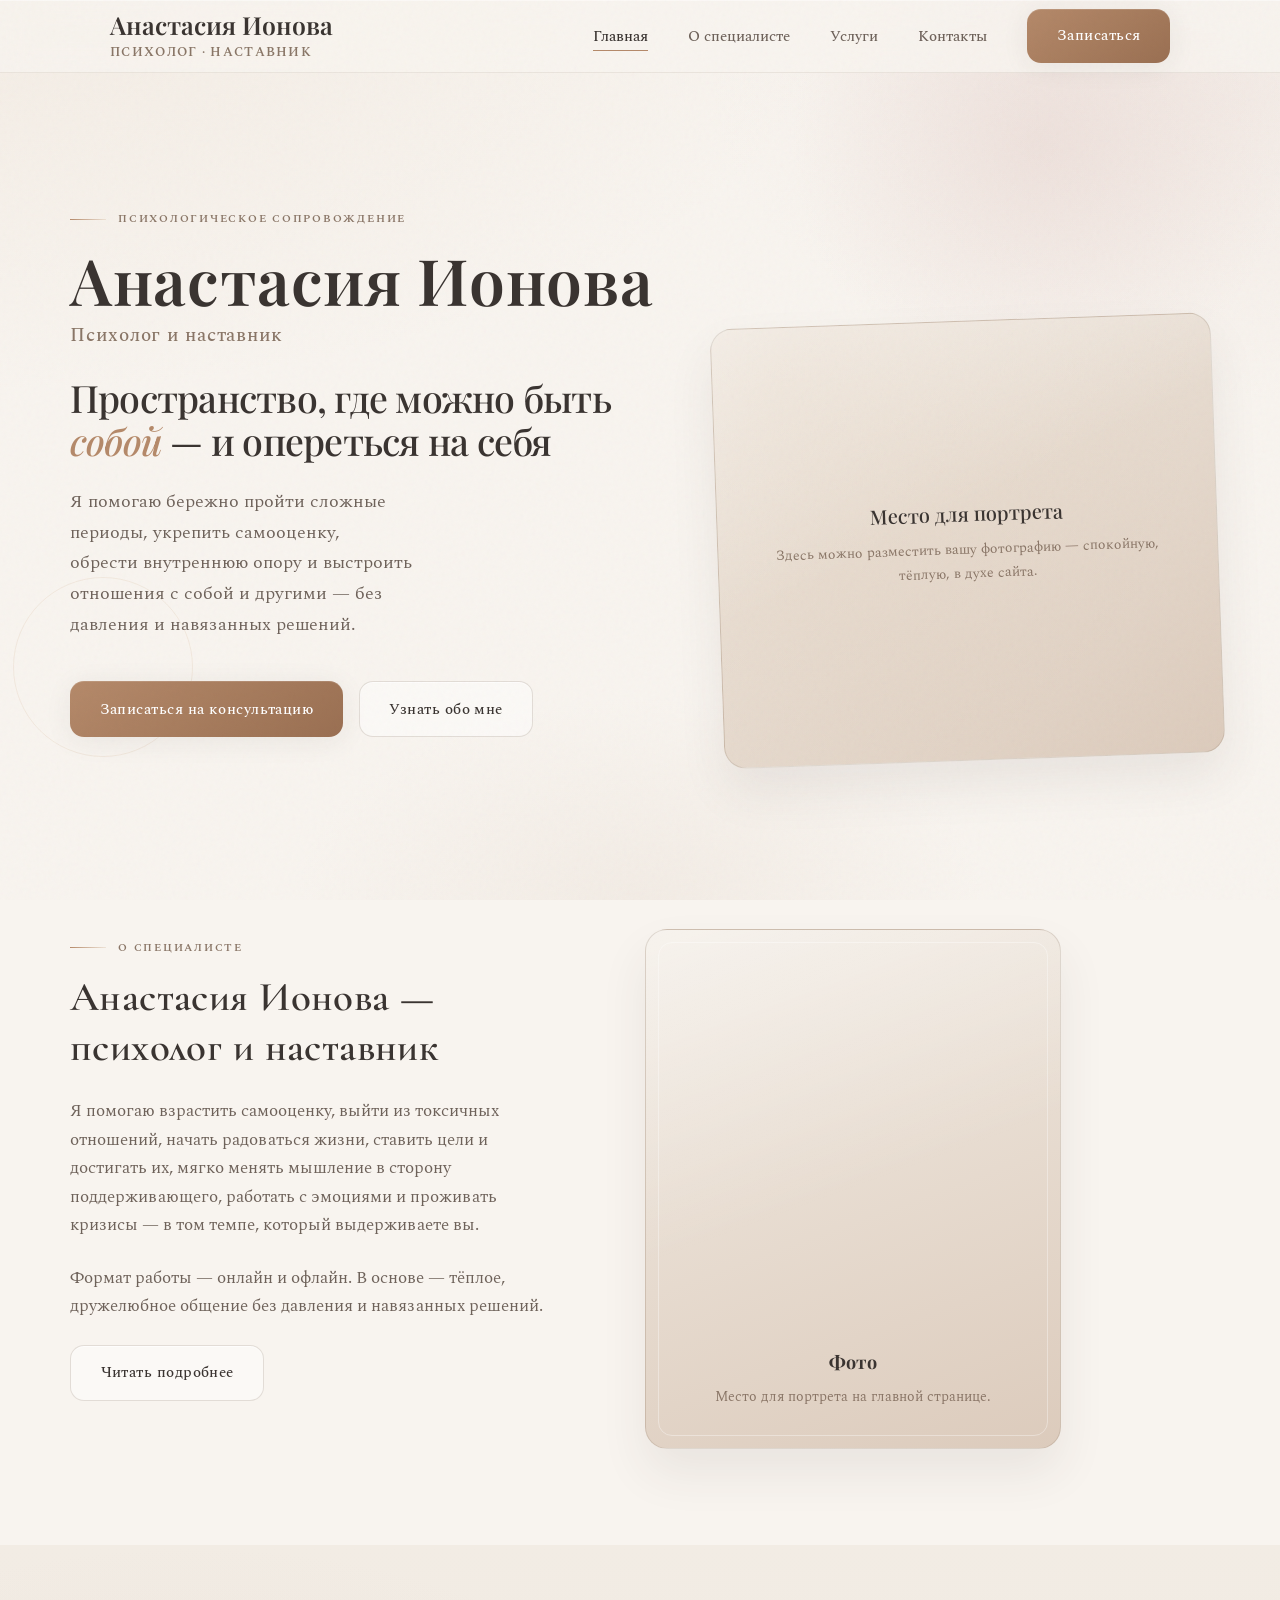
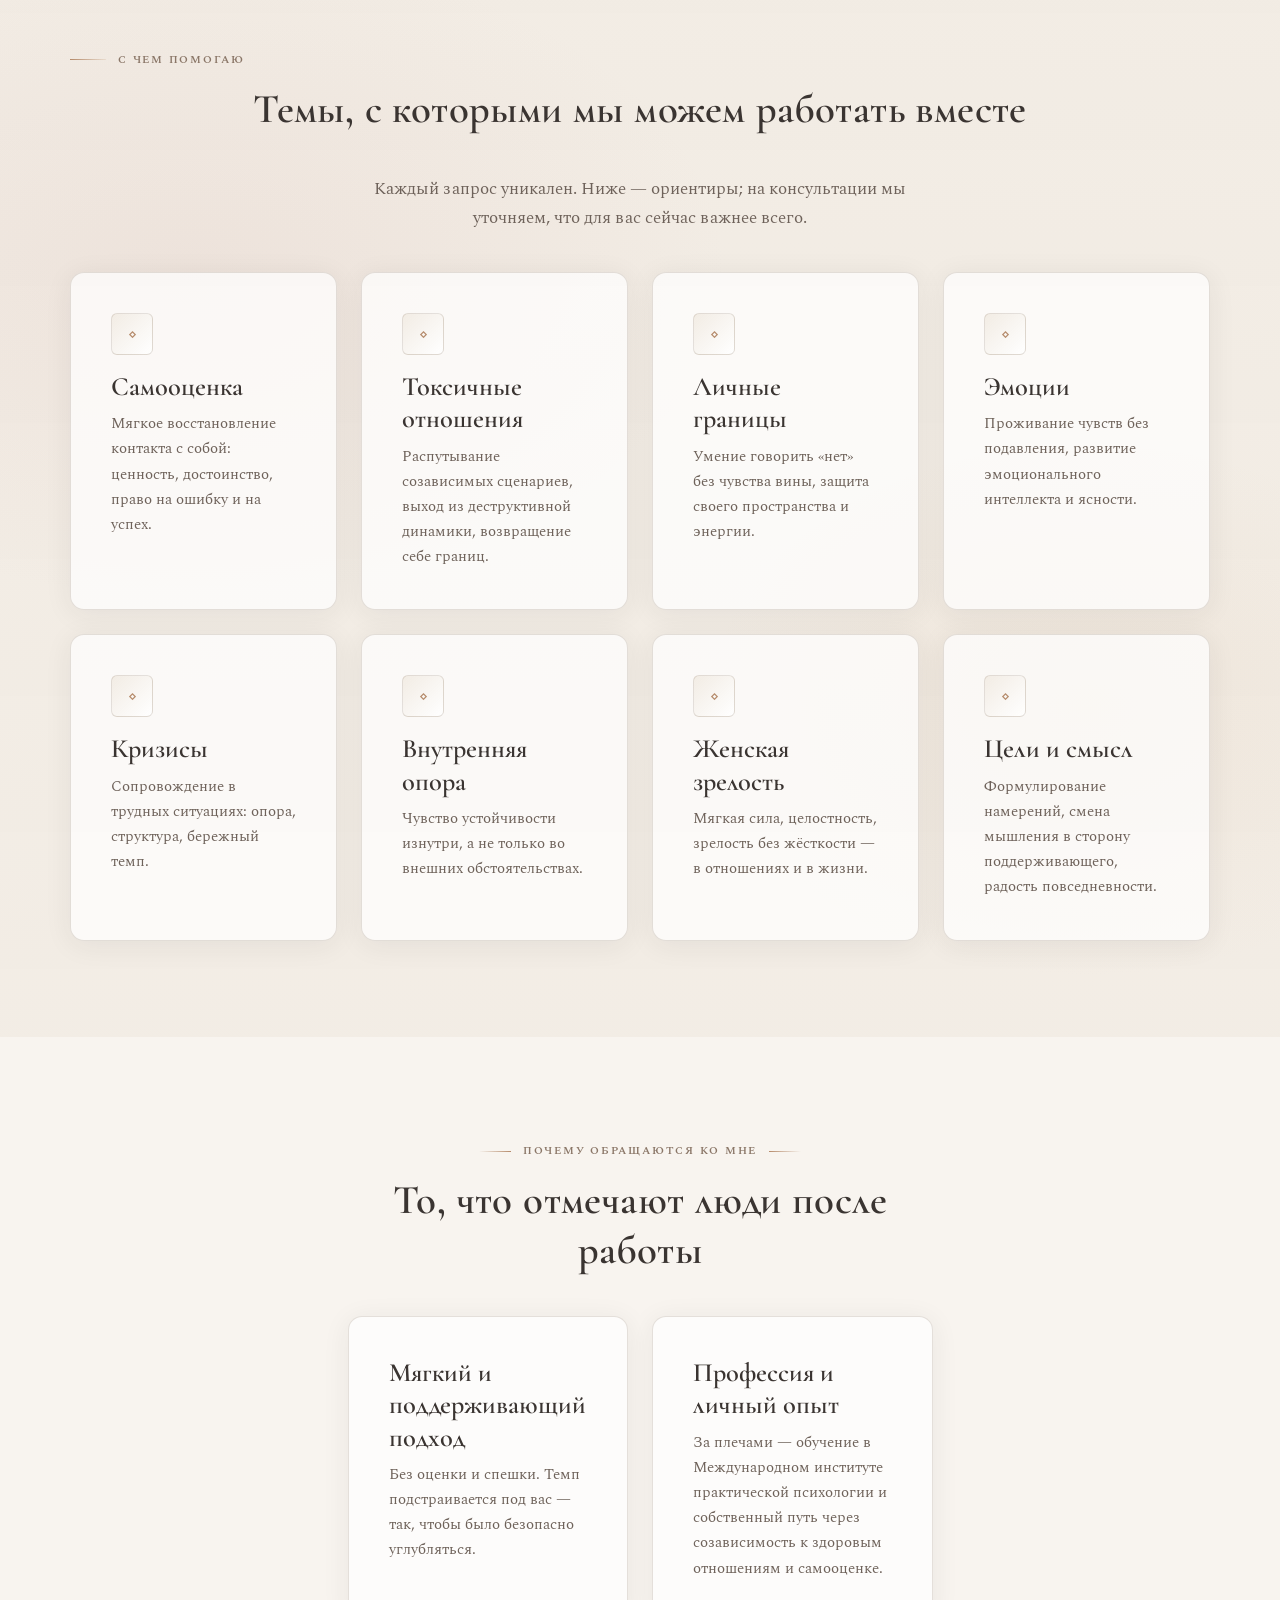
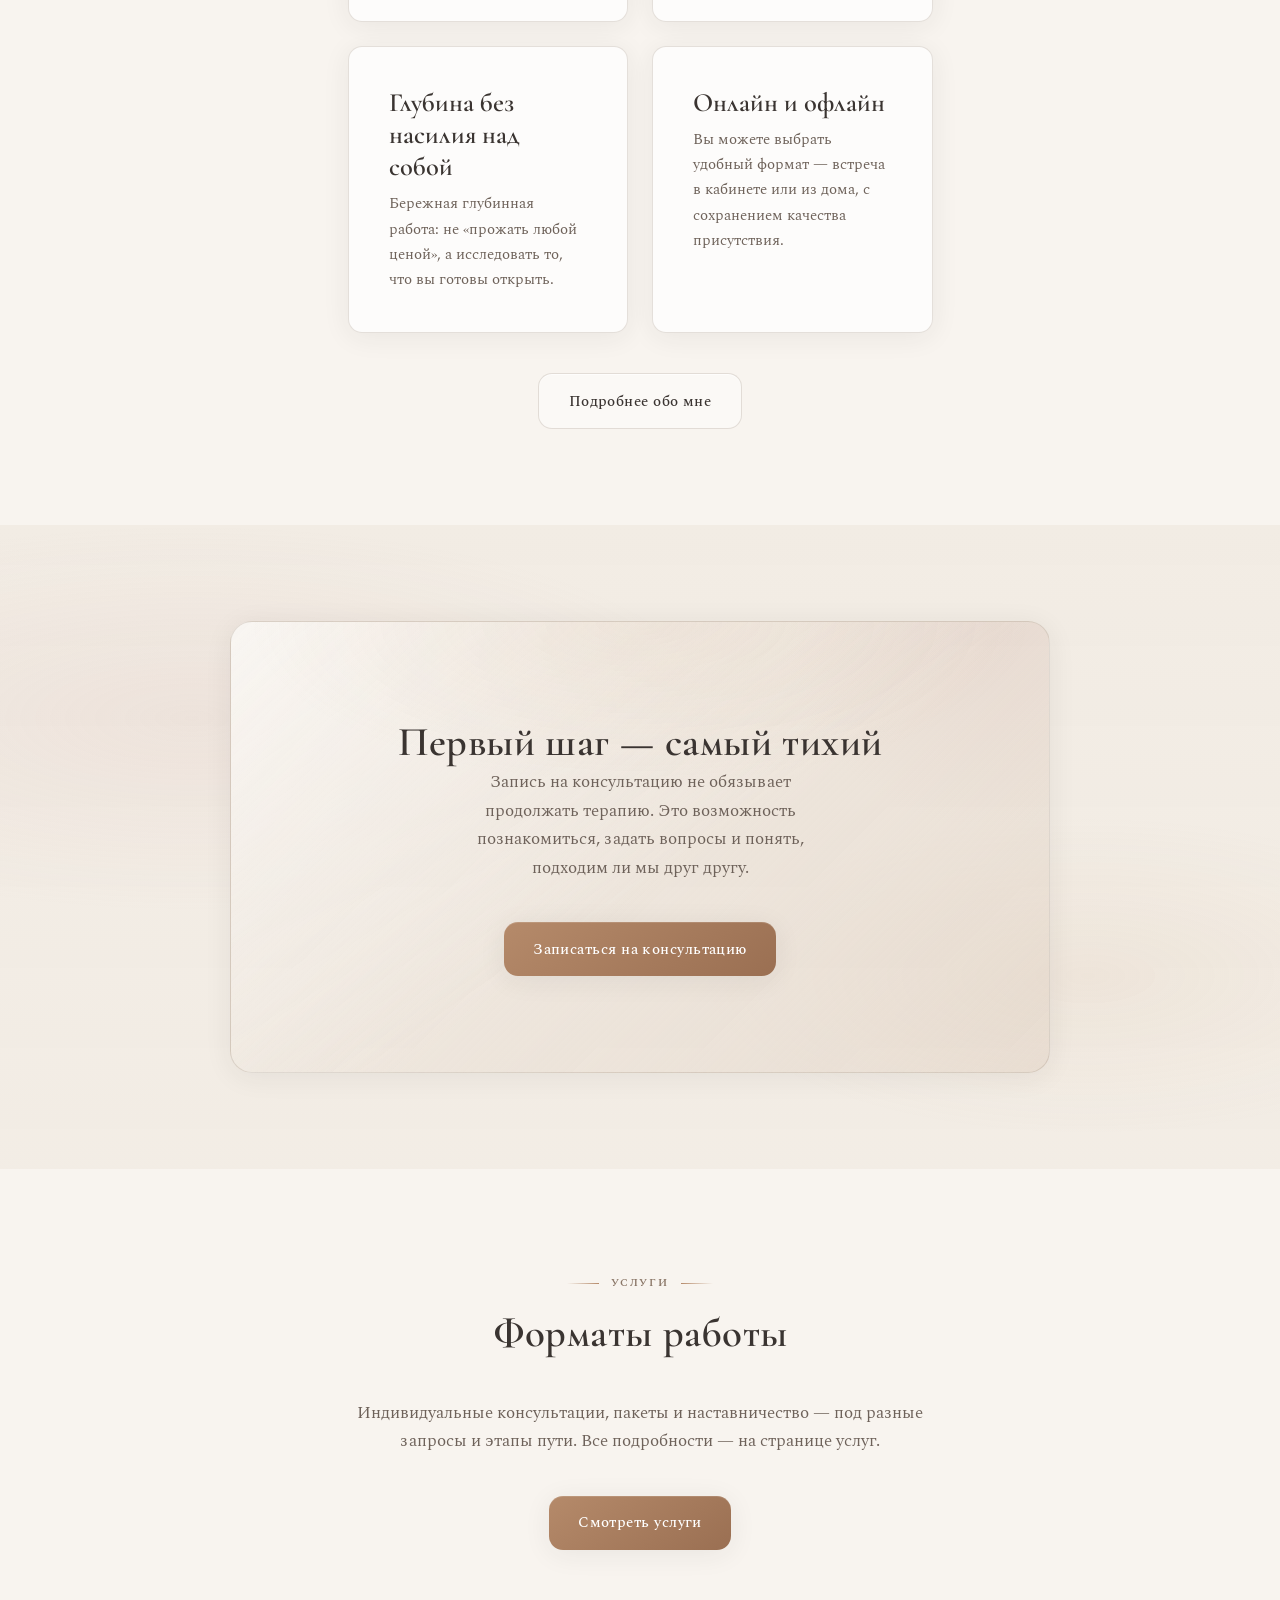
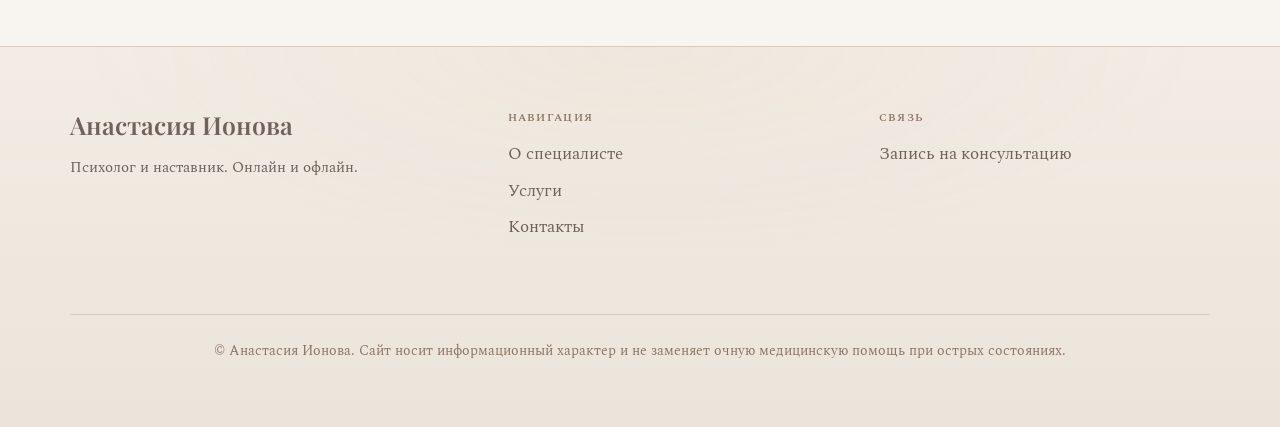
==== index.html @ b2b30f8c "Anastasia_Ionova Анастасия" ====
<!DOCTYPE html>
<html lang="ru">
<head>
  <meta charset="UTF-8">
  <meta name="viewport" content="width=device-width, initial-scale=1.0">
  <meta name="description" content="Анастасия Ионова — психолог и наставник. Индивидуальные консультации и наставничество, онлайн и офлайн.">
  <title>Анастасия Ионова — психолог и наставник</title>
  <link rel="preconnect" href="https://fonts.googleapis.com">
  <link rel="preconnect" href="https://fonts.gstatic.com" crossorigin>
  <link href="https://fonts.googleapis.com/css2?family=Cormorant+Garamond:ital,wght@0,500;0,600;1,500&family=Playfair+Display:ital,wght@0,500;0,600;1,500&family=Spectral:ital,wght@0,400;0,500;0,600;1,400&display=swap" rel="stylesheet">
  <link rel="stylesheet" href="css/styles.css">
</head>
<body>
  <header class="site-header">
    <div class="site-header__inner">
      <a class="site-logo" href="index.html">Анастасия Ионова <span>Психолог · наставник</span></a>
      <button class="nav-toggle" type="button" aria-expanded="false" aria-controls="nav-panel" aria-label="Открыть меню">
        <span></span><span></span><span></span>
      </button>
      <nav class="nav-panel" id="nav-panel" aria-label="Основная навигация">
        <ul class="nav__list">
          <li><a class="nav__link" href="index.html" aria-current="page">Главная</a></li>
          <li><a class="nav__link" href="about.html">О специалисте</a></li>
          <li><a class="nav__link" href="services.html">Услуги</a></li>
          <li><a class="nav__link" href="contacts.html">Контакты</a></li>
        </ul>
        <a class="btn btn--primary nav__cta" href="contacts.html">Записаться</a>
      </nav>
    </div>
  </header>

  <main>
    <section class="hero container" id="top">
      <div class="hero__grid">
        <div class="hero__content hero__content--stagger">
          <p class="section__label">Психологическое сопровождение</p>
          <p class="hero__name">Анастасия Ионова</p>
          <p class="hero__role">Психолог и наставник</p>
          <h1 class="hero__title">Пространство, где можно быть <em>собой</em> — и опереться на себя</h1>
          <p class="hero__lead">Я помогаю бережно пройти сложные периоды, укрепить самооценку, обрести внутреннюю опору и выстроить отношения с собой и другими — без давления и навязанных решений.</p>
          <div class="hero__actions">
            <a class="btn btn--primary" href="contacts.html">Записаться на консультацию</a>
            <a class="btn btn--ghost" href="about.html">Узнать обо мне</a>
          </div>
        </div>
        <div class="hero__visual hero__visual--tilt" aria-hidden="true">
          <div class="hero__frame">
            <div class="hero__frame-inner">
              <strong>Место для портрета</strong>
              Здесь можно разместить вашу фотографию — спокойную, тёплую, в духе сайта.
            </div>
          </div>
        </div>
      </div>
    </section>

    <section class="section" id="o-spec-preview">
      <div class="container about-grid">
        <div>
          <p class="section__label">О специалисте</p>
          <h2>Анастасия Ионова — психолог и наставник</h2>
          <p>Я помогаю взрастить самооценку, выйти из токсичных отношений, начать радоваться жизни, ставить цели и достигать их, мягко менять мышление в сторону поддерживающего, работать с эмоциями и проживать кризисы — в том темпе, который выдерживаете вы.</p>
          <p>Формат работы — онлайн и офлайн. В основе — тёплое, дружелюбное общение без давления и навязанных решений.</p>
          <p><a class="btn btn--ghost" href="about.html">Читать подробнее</a></p>
        </div>
        <div class="about-photo" aria-hidden="true">
          <div class="about-photo__placeholder">
            <strong style="font-family: var(--font-display); font-size: 1.125rem; color: var(--graphite); display: block; margin-bottom: 0.5rem;">Фото</strong>
            Место для портрета на главной странице.
          </div>
        </div>
      </div>
    </section>

    <section class="section section--alt" id="pomosh">
      <div class="container">
        <p class="section__label text-center">С чем помогаю</p>
        <h2 class="text-center mb-lg">Темы, с которыми мы можем работать вместе</h2>
        <p class="text-center max-w-narrow mb-lg">Каждый запрос уникален. Ниже — ориентиры; на консультации мы уточняем, что для вас сейчас важнее всего.</p>
        <div class="cards cards--4">
          <article class="card">
            <div class="card__icon" aria-hidden="true">◇</div>
            <h3>Самооценка</h3>
            <p>Мягкое восстановление контакта с собой: ценность, достоинство, право на ошибку и на успех.</p>
          </article>
          <article class="card">
            <div class="card__icon" aria-hidden="true">◇</div>
            <h3>Токсичные отношения</h3>
            <p>Распутывание созависимых сценариев, выход из деструктивной динамики, возвращение себе границ.</p>
          </article>
          <article class="card">
            <div class="card__icon" aria-hidden="true">◇</div>
            <h3>Личные границы</h3>
            <p>Умение говорить «нет» без чувства вины, защита своего пространства и энергии.</p>
          </article>
          <article class="card">
            <div class="card__icon" aria-hidden="true">◇</div>
            <h3>Эмоции</h3>
            <p>Проживание чувств без подавления, развитие эмоционального интеллекта и ясности.</p>
          </article>
          <article class="card">
            <div class="card__icon" aria-hidden="true">◇</div>
            <h3>Кризисы</h3>
            <p>Сопровождение в трудных ситуациях: опора, структура, бережный темп.</p>
          </article>
          <article class="card">
            <div class="card__icon" aria-hidden="true">◇</div>
            <h3>Внутренняя опора</h3>
            <p>Чувство устойчивости изнутри, а не только во внешних обстоятельствах.</p>
          </article>
          <article class="card">
            <div class="card__icon" aria-hidden="true">◇</div>
            <h3>Женская зрелость</h3>
            <p>Мягкая сила, целостность, зрелость без жёсткости — в отношениях и в жизни.</p>
          </article>
          <article class="card">
            <div class="card__icon" aria-hidden="true">◇</div>
            <h3>Цели и смысл</h3>
            <p>Формулирование намерений, смена мышления в сторону поддерживающего, радость повседневности.</p>
          </article>
        </div>
      </div>
    </section>

    <section class="section" id="pochemu">
      <div class="container max-w-narrow text-center">
        <p class="section__label">Почему обращаются ко мне</p>
        <h2 class="mb-lg">То, что отмечают люди после работы</h2>
        <div class="cards cards--2 text-center" style="text-align: left;">
          <article class="card">
            <h3>Мягкий и поддерживающий подход</h3>
            <p>Без оценки и спешки. Темп подстраивается под вас — так, чтобы было безопасно углубляться.</p>
          </article>
          <article class="card">
            <h3>Профессия и личный опыт</h3>
            <p>За плечами — обучение в Международном институте практической психологии и собственный путь через созависимость к здоровым отношениям и самооценке.</p>
          </article>
          <article class="card">
            <h3>Глубина без насилия над собой</h3>
            <p>Бережная глубинная работа: не «прожать любой ценой», а исследовать то, что вы готовы открыть.</p>
          </article>
          <article class="card">
            <h3>Онлайн и офлайн</h3>
            <p>Вы можете выбрать удобный формат — встреча в кабинете или из дома, с сохранением качества присутствия.</p>
          </article>
        </div>
        <p style="margin-top: var(--space-lg);"><a class="btn btn--ghost" href="about.html">Подробнее обо мне</a></p>
      </div>
    </section>

    <section class="section section--alt" id="cta-mid">
      <div class="container">
        <div class="cta-band">
          <h2 class="mb-0">Первый шаг — самый тихий</h2>
          <p>Запись на консультацию не обязывает продолжать терапию. Это возможность познакомиться, задать вопросы и понять, подходим ли мы друг другу.</p>
          <a class="btn btn--primary" href="contacts.html">Записаться на консультацию</a>
        </div>
      </div>
    </section>

    <section class="section" id="uslugi-preview">
      <div class="container text-center">
        <p class="section__label">Услуги</p>
        <h2 class="mb-lg">Форматы работы</h2>
        <p class="max-w-narrow mb-lg" style="margin-inline: auto;">Индивидуальные консультации, пакеты и наставничество — под разные запросы и этапы пути. Все подробности — на странице услуг.</p>
        <a class="btn btn--primary" href="services.html">Смотреть услуги</a>
      </div>
    </section>
  </main>

  <footer class="site-footer">
    <div class="container site-footer__grid">
      <div>
        <a class="site-logo" href="index.html" style="display: inline-block; margin-bottom: var(--space-sm);">Анастасия Ионова</a>
        <p class="mb-0" style="font-size: 0.9375rem;">Психолог и наставник. Онлайн и офлайн.</p>
      </div>
      <div>
        <h4>Навигация</h4>
        <ul>
          <li><a href="about.html">О специалисте</a></li>
          <li><a href="services.html">Услуги</a></li>
          <li><a href="contacts.html">Контакты</a></li>
        </ul>
      </div>
      <div>
        <h4>Связь</h4>
        <ul>
          <li><a href="contacts.html">Запись на консультацию</a></li>
        </ul>
      </div>
    </div>
    <div class="container site-footer__copy">
      © Анастасия Ионова. Сайт носит информационный характер и не заменяет очную медицинскую помощь при острых состояниях.
    </div>
  </footer>

  <script src="js/main.js"></script>
</body>
</html>
---- css/styles.css ----
/* Анастасия Ионова — editorial luxury, soft depth (ВайбКодинг: характер, не шаблон) */
:root {
  --bg-primary: #F8F4EF;
  --bg-secondary: #F2ECE4;
  --text-primary: #2F2A26;
  --text-secondary: #6E625A;
  --accent-1: #C7A27C;
  --accent-2: #B58A6A;
  --accent-dusty-rose: #CDA7A2;
  --taupe: #8A7667;
  --warm-beige: #DCCBBC;
  --graphite: #3A3431;
  --white: #FFFFFF;

  --font-display: "Playfair Display", Georgia, "Times New Roman", serif;
  --font-serif: "Cormorant Garamond", "Palatino Linotype", Palatino, serif;
  --font-body: "Spectral", Georgia, "Times New Roman", serif;

  --ease-out-expo: cubic-bezier(0.16, 1, 0.3, 1);

  --space-xs: 0.5rem;
  --space-sm: 1rem;
  --space-md: 1.5rem;
  --space-lg: 2.5rem;
  --space-xl: 4rem;
  --space-2xl: 6rem;
  --space-3xl: 8rem;

  --radius-sm: 6px;
  --radius-md: 14px;
  --radius-lg: 22px;

  --shadow-soft: 0 4px 28px rgba(47, 42, 38, 0.07);
  --shadow-hover: 0 14px 40px rgba(47, 42, 38, 0.11);
  --shadow-lift: 0 24px 48px rgba(58, 52, 49, 0.08);
  --line-thin: 1px solid rgba(138, 118, 103, 0.22);

  --max-width: 1140px;
  --header-height: 4.5rem;

  --noise-opacity: 0.035;
}

*,
*::before,
*::after {
  box-sizing: border-box;
}

html {
  scroll-behavior: smooth;
}

body {
  margin: 0;
  font-family: var(--font-body);
  font-size: 1.0625rem;
  line-height: 1.68;
  font-weight: 400;
  color: var(--text-primary);
  background-color: var(--bg-primary);
  background-image:
    radial-gradient(ellipse 120% 80% at 0% 0%, rgba(199, 162, 124, 0.09), transparent 55%),
    radial-gradient(ellipse 90% 70% at 100% 10%, rgba(205, 167, 162, 0.11), transparent 50%),
    radial-gradient(ellipse 60% 50% at 50% 100%, rgba(220, 203, 188, 0.2), transparent 45%);
  background-attachment: fixed;
  -webkit-font-smoothing: antialiased;
}

body::after {
  content: "";
  position: fixed;
  inset: 0;
  pointer-events: none;
  z-index: 9998;
  opacity: var(--noise-opacity);
  background-image: url("data:image/svg+xml,%3Csvg viewBox='0 0 256 256' xmlns='http://www.w3.org/2000/svg'%3E%3Cfilter id='n'%3E%3CfeTurbulence type='fractalNoise' baseFrequency='0.85' numOctaves='4' stitchTiles='stitch'/%3E%3C/filter%3E%3Crect width='100%25' height='100%25' filter='url(%23n)'/%3E%3C/svg%3E");
  mix-blend-mode: multiply;
}

img {
  max-width: 100%;
  height: auto;
  display: block;
}

a {
  color: var(--accent-2);
  text-decoration: none;
  transition: color 0.3s var(--ease-out-expo), opacity 0.3s ease;
}

a:hover {
  color: var(--accent-1);
}

h1 {
  font-family: var(--font-display);
  font-weight: 500;
  line-height: 1.15;
  letter-spacing: -0.02em;
  color: var(--graphite);
  margin-top: 0;
  font-size: clamp(2.35rem, 5.2vw, 3.65rem);
}

h2,
h3,
h4 {
  font-family: var(--font-serif);
  font-weight: 600;
  line-height: 1.22;
  color: var(--graphite);
  margin-top: 0;
}

h2 {
  font-size: clamp(1.85rem, 3.2vw, 2.65rem);
  margin-bottom: var(--space-md);
  letter-spacing: 0.01em;
}

h3 {
  font-size: clamp(1.3rem, 2.2vw, 1.65rem);
  margin-bottom: var(--space-sm);
}

p {
  margin: 0 0 var(--space-md);
  color: var(--text-secondary);
}

p:last-child {
  margin-bottom: 0;
}

.container {
  width: min(100% - var(--space-lg) * 2, var(--max-width));
  margin-inline: auto;
}

.section {
  padding-block: var(--space-2xl);
  position: relative;
}

.section--tight {
  padding-block: var(--space-xl);
}

.section--alt {
  background-color: transparent;
  background-image:
    radial-gradient(ellipse 70% 50% at 15% 30%, rgba(205, 167, 162, 0.14), transparent 60%),
    radial-gradient(ellipse 55% 45% at 85% 70%, rgba(199, 162, 124, 0.1), transparent 55%),
    linear-gradient(180deg, var(--bg-secondary) 0%, rgba(242, 236, 228, 0.97) 100%);
}

.section__label {
  display: inline-flex;
  align-items: center;
  gap: 0.75rem;
  font-family: var(--font-body);
  font-size: 0.6875rem;
  font-weight: 600;
  letter-spacing: 0.16em;
  text-transform: uppercase;
  color: var(--taupe);
  margin-bottom: var(--space-sm);
}

.section__label::before {
  content: "";
  width: 2.25rem;
  height: 1px;
  background: linear-gradient(90deg, var(--accent-2), rgba(199, 162, 124, 0.2));
  flex-shrink: 0;
}

.text-center .section__label {
  justify-content: center;
}

.text-center .section__label::before {
  width: 2rem;
  background: linear-gradient(90deg, transparent, var(--accent-2));
}

.text-center .section__label::after {
  content: "";
  width: 2rem;
  height: 1px;
  background: linear-gradient(90deg, var(--accent-2), transparent);
  flex-shrink: 0;
}

/* Scroll reveal */
.js-reveal {
  opacity: 0;
  transform: translate3d(0, 1.75rem, 0);
  transition:
    opacity 0.95s var(--ease-out-expo),
    transform 0.95s var(--ease-out-expo);
}

.js-reveal.is-inview {
  opacity: 1;
  transform: translate3d(0, 0, 0);
}

/* Header */
.site-header {
  position: sticky;
  top: 0;
  z-index: 100;
  background: rgba(248, 244, 239, 0.82);
  backdrop-filter: saturate(1.2) blur(14px);
  -webkit-backdrop-filter: saturate(1.2) blur(14px);
  border-bottom: 1px solid rgba(138, 118, 103, 0.12);
  box-shadow: 0 1px 0 rgba(255, 255, 255, 0.45) inset;
}

.site-header__inner {
  display: flex;
  align-items: center;
  justify-content: space-between;
  height: var(--header-height);
  max-width: var(--max-width);
  margin-inline: auto;
  padding-inline: var(--space-lg);
}

.site-logo {
  font-family: var(--font-display);
  font-size: clamp(1.2rem, 2.6vw, 1.55rem);
  font-weight: 600;
  line-height: 1.15;
  color: var(--graphite);
  transition: color 0.3s var(--ease-out-expo);
}

.site-logo:hover {
  color: var(--accent-2);
}

.site-logo span {
  display: block;
  font-family: var(--font-body);
  font-size: clamp(0.6875rem, 1.5vw, 0.8125rem);
  font-weight: 600;
  letter-spacing: 0.1em;
  text-transform: uppercase;
  color: var(--taupe);
  margin-top: 0.25rem;
  line-height: 1.3;
}

.nav__list {
  display: flex;
  flex-wrap: wrap;
  gap: var(--space-md) var(--space-lg);
  list-style: none;
  margin: 0;
  padding: 0;
}

.nav__link {
  font-family: var(--font-body);
  font-size: 0.9375rem;
  font-weight: 500;
  color: var(--text-secondary);
  position: relative;
}

.nav__link::after {
  content: "";
  position: absolute;
  left: 0;
  bottom: -0.2em;
  width: 0;
  height: 1px;
  background: var(--accent-2);
  transition: width 0.35s var(--ease-out-expo);
}

.nav__link:hover::after,
.nav__link[aria-current="page"]::after {
  width: 100%;
}

.nav__link:hover,
.nav__link[aria-current="page"] {
  color: var(--graphite);
}

.nav__cta {
  display: none;
}

@media (min-width: 900px) {
  .nav__cta {
    display: inline-flex;
  }
}

.nav-toggle {
  display: flex;
  flex-direction: column;
  justify-content: center;
  gap: 6px;
  width: 44px;
  height: 44px;
  padding: 0;
  border: none;
  background: transparent;
  cursor: pointer;
}

.nav-toggle span {
  display: block;
  width: 22px;
  height: 1px;
  background: var(--graphite);
  transition: transform 0.35s var(--ease-out-expo), opacity 0.25s ease;
}

.nav-toggle[aria-expanded="true"] span:nth-child(1) {
  transform: translateY(7px) rotate(45deg);
}

.nav-toggle[aria-expanded="true"] span:nth-child(2) {
  opacity: 0;
}

.nav-toggle[aria-expanded="true"] span:nth-child(3) {
  transform: translateY(-7px) rotate(-45deg);
}

@media (min-width: 900px) {
  .nav-toggle {
    display: none;
  }
}

.nav-panel {
  position: fixed;
  inset: var(--header-height) 0 auto 0;
  background: rgba(248, 244, 239, 0.97);
  backdrop-filter: blur(12px);
  border-bottom: var(--line-thin);
  padding: var(--space-lg);
  transform: translateY(-100%);
  opacity: 0;
  visibility: hidden;
  transition: transform 0.4s var(--ease-out-expo), opacity 0.35s ease, visibility 0.35s;
}

.nav-panel.is-open {
  transform: translateY(0);
  opacity: 1;
  visibility: visible;
}

@media (min-width: 900px) {
  .nav-panel {
    position: static;
    transform: none;
    opacity: 1;
    visibility: visible;
    border: none;
    padding: 0;
    background: transparent;
    backdrop-filter: none;
    display: flex;
    flex-direction: row;
    align-items: center;
    gap: var(--space-lg);
  }

  .nav-panel .nav__list {
    flex-direction: row;
  }
}

@media (max-width: 899px) {
  .nav-panel .nav__list {
    flex-direction: column;
    gap: var(--space-md);
  }

  .nav-panel .nav__cta {
    display: inline-flex;
    margin-top: var(--space-md);
  }
}

/* Buttons */
.btn {
  display: inline-flex;
  align-items: center;
  justify-content: center;
  padding: 0.9rem 1.85rem;
  font-family: var(--font-body);
  font-size: 0.9375rem;
  font-weight: 500;
  letter-spacing: 0.03em;
  border: none;
  border-radius: var(--radius-md);
  cursor: pointer;
  transition:
    background 0.35s var(--ease-out-expo),
    color 0.35s ease,
    box-shadow 0.35s var(--ease-out-expo),
    transform 0.3s var(--ease-out-expo),
    border-color 0.3s ease;
}

.btn--primary {
  background: linear-gradient(145deg, var(--accent-2) 0%, #9a6f52 100%);
  color: var(--white);
  box-shadow: var(--shadow-soft), 0 1px 0 rgba(255, 255, 255, 0.12) inset;
}

.btn--primary:hover {
  background: linear-gradient(145deg, var(--accent-1) 0%, var(--accent-2) 100%);
  color: var(--white);
  box-shadow: var(--shadow-hover);
  transform: translateY(-2px);
}

.btn--ghost {
  background: rgba(255, 255, 255, 0.45);
  color: var(--graphite);
  border: var(--line-thin);
  box-shadow: 0 1px 0 rgba(255, 255, 255, 0.6) inset;
}

.btn--ghost:hover {
  border-color: rgba(205, 167, 162, 0.55);
  color: var(--accent-2);
  background: rgba(255, 255, 255, 0.75);
  transform: translateY(-1px);
}

.btn--full {
  width: 100%;
}

/* Hero */
.hero {
  padding-block: var(--space-3xl) var(--space-2xl);
  position: relative;
  overflow: visible;
}

.hero::before {
  content: "";
  position: absolute;
  top: -25%;
  right: -8%;
  width: min(58%, 520px);
  aspect-ratio: 1;
  background: radial-gradient(circle, rgba(205, 167, 162, 0.2) 0%, transparent 68%);
  pointer-events: none;
}

.hero::after {
  content: "";
  position: absolute;
  bottom: 10%;
  left: -5%;
  width: 180px;
  height: 180px;
  border: 1px solid rgba(199, 162, 124, 0.25);
  border-radius: 50%;
  pointer-events: none;
  opacity: 0.6;
}

.hero__grid {
  display: grid;
  gap: var(--space-xl);
  align-items: center;
}

@media (min-width: 900px) {
  .hero__grid {
    grid-template-columns: 1.08fr 0.92fr;
    gap: clamp(2rem, 4vw, 4rem);
    align-items: end;
  }
}

.hero__content {
  position: relative;
  z-index: 1;
}

.hero__content--stagger > * {
  animation: heroFade 0.95s var(--ease-out-expo) backwards;
}

.hero__content--stagger > *:nth-child(1) {
  animation-delay: 0.05s;
}

.hero__content--stagger > *:nth-child(2) {
  animation-delay: 0.11s;
}

.hero__content--stagger > *:nth-child(3) {
  animation-delay: 0.17s;
}

.hero__content--stagger > *:nth-child(4) {
  animation-delay: 0.26s;
}

.hero__content--stagger > *:nth-child(5) {
  animation-delay: 0.36s;
}

.hero__content--stagger > *:nth-child(6) {
  animation-delay: 0.44s;
}

@keyframes heroFade {
  from {
    opacity: 0;
    transform: translate3d(0, 1.25rem, 0);
  }

  to {
    opacity: 1;
    transform: translate3d(0, 0, 0);
  }
}

.hero__name {
  font-family: var(--font-display);
  font-size: clamp(2.35rem, 6.5vw, 4rem);
  font-weight: 600;
  line-height: 1.08;
  letter-spacing: 0.01em;
  color: var(--graphite);
  margin: 0 0 0.4rem;
}

.hero__role {
  font-family: var(--font-body);
  font-size: clamp(1rem, 2.2vw, 1.1875rem);
  font-weight: 500;
  letter-spacing: 0.04em;
  color: var(--taupe);
  margin: 0 0 var(--space-md);
  max-width: 40ch;
}

.hero__title {
  margin-bottom: var(--space-md);
  font-size: clamp(1.65rem, 3.8vw, 2.35rem);
}

.hero__title em {
  font-style: italic;
  color: var(--accent-2);
}

.hero__lead {
  font-size: 1.125rem;
  line-height: 1.72;
  color: var(--text-secondary);
  max-width: 38ch;
  margin-bottom: var(--space-lg);
}

.hero__actions {
  display: flex;
  flex-wrap: wrap;
  gap: var(--space-sm);
}

.hero__visual {
  position: relative;
  min-height: 280px;
  z-index: 0;
}

@media (min-width: 900px) {
  .hero__visual {
    min-height: 440px;
    margin-bottom: -1.5rem;
  }

  .hero__visual--tilt {
    transform: rotate(-2deg) translateX(0.5rem);
    transition: transform 0.6s var(--ease-out-expo);
  }

  .hero:hover .hero__visual--tilt {
    transform: rotate(-1.2deg) translateX(0.25rem) translateY(-4px);
  }
}

.hero__frame {
  position: absolute;
  inset: 0;
  border-radius: var(--radius-lg);
  background:
    linear-gradient(155deg, rgba(255, 255, 255, 0.5) 0%, transparent 45%),
    linear-gradient(145deg, var(--bg-secondary) 0%, var(--warm-beige) 100%);
  border: var(--line-thin);
  box-shadow: var(--shadow-lift);
  display: flex;
  align-items: center;
  justify-content: center;
  overflow: hidden;
}

.hero__frame::before {
  content: "";
  position: absolute;
  inset: -40%;
  background: radial-gradient(circle at 30% 30%, rgba(199, 162, 124, 0.12), transparent 50%);
  pointer-events: none;
}

.hero__frame-inner {
  position: relative;
  text-align: center;
  padding: var(--space-lg);
  color: var(--taupe);
  font-size: 0.875rem;
  line-height: 1.65;
}

.hero__frame-inner strong {
  display: block;
  font-family: var(--font-display);
  font-size: 1.25rem;
  font-weight: 500;
  color: var(--graphite);
  margin-bottom: var(--space-xs);
}

/* Cards */
.cards {
  display: grid;
  gap: var(--space-md);
}

@media (min-width: 640px) {
  .cards--2 {
    grid-template-columns: repeat(2, 1fr);
  }
}

@media (min-width: 900px) {
  .cards--3 {
    grid-template-columns: repeat(3, 1fr);
  }

  .cards--4 {
    grid-template-columns: repeat(2, 1fr);
  }
}

@media (min-width: 1000px) {
  .cards--4 {
    grid-template-columns: repeat(4, 1fr);
  }
}

.card {
  position: relative;
  background: rgba(255, 255, 255, 0.72);
  border-radius: var(--radius-md);
  padding: var(--space-lg);
  border: var(--line-thin);
  box-shadow: var(--shadow-soft);
  overflow: hidden;
  transition:
    box-shadow 0.45s var(--ease-out-expo),
    transform 0.45s var(--ease-out-expo),
    background 0.35s ease;
}

.card::before {
  content: "";
  position: absolute;
  left: 0;
  top: 0;
  bottom: 0;
  width: 3px;
  background: linear-gradient(180deg, var(--accent-1), var(--accent-dusty-rose));
  opacity: 0;
  transition: opacity 0.4s var(--ease-out-expo);
}

.card:hover {
  box-shadow: var(--shadow-hover);
  transform: translateY(-4px);
  background: rgba(255, 255, 255, 0.92);
}

.card:hover::before {
  opacity: 1;
}

.card__icon {
  width: 42px;
  height: 42px;
  border-radius: var(--radius-sm);
  background: linear-gradient(135deg, var(--bg-secondary), rgba(255, 255, 255, 0.9));
  display: flex;
  align-items: center;
  justify-content: center;
  margin-bottom: var(--space-sm);
  font-size: 1rem;
  color: var(--accent-2);
  border: var(--line-thin);
  transition: transform 0.4s var(--ease-out-expo), color 0.3s ease;
}

.card:hover .card__icon {
  transform: scale(1.05);
  color: var(--accent-1);
}

.card h3 {
  font-family: var(--font-serif);
  color: var(--graphite);
  margin-bottom: var(--space-xs);
}

.card p {
  font-size: 0.9375rem;
  margin-bottom: 0;
}

/* About */
.about-grid {
  display: grid;
  gap: var(--space-xl);
  align-items: start;
}

@media (min-width: 900px) {
  .about-grid {
    grid-template-columns: 0.95fr 1.12fr;
    gap: var(--space-2xl);
  }

  .about-grid.about-grid--reverse {
    direction: rtl;
  }

  .about-grid.about-grid--reverse > * {
    direction: ltr;
  }
}

.about-photo {
  border-radius: var(--radius-lg);
  background:
    linear-gradient(160deg, rgba(255, 255, 255, 0.35) 0%, transparent 50%),
    linear-gradient(160deg, var(--bg-secondary), var(--warm-beige));
  border: var(--line-thin);
  aspect-ratio: 4/5;
  max-height: 520px;
  display: flex;
  align-items: flex-end;
  justify-content: center;
  padding: var(--space-lg);
  box-shadow: var(--shadow-lift);
  position: relative;
}

.about-photo::after {
  content: "";
  position: absolute;
  inset: 12px;
  border: 1px solid rgba(255, 255, 255, 0.35);
  border-radius: calc(var(--radius-lg) - 8px);
  pointer-events: none;
}

.about-photo__placeholder {
  text-align: center;
  color: var(--taupe);
  font-size: 0.875rem;
  position: relative;
  z-index: 1;
}

/* Services */
.service-card {
  position: relative;
  background: rgba(255, 255, 255, 0.78);
  border-radius: var(--radius-md);
  padding: var(--space-xl);
  border: var(--line-thin);
  margin-bottom: var(--space-md);
  transition: box-shadow 0.45s var(--ease-out-expo), transform 0.35s ease;
  overflow: hidden;
}

.service-card::before {
  content: "";
  position: absolute;
  top: 0;
  left: 0;
  right: 0;
  height: 2px;
  background: linear-gradient(90deg, transparent, var(--accent-dusty-rose), transparent);
  opacity: 0;
  transition: opacity 0.4s ease;
}

.service-card:last-child {
  margin-bottom: 0;
}

.service-card:hover {
  box-shadow: var(--shadow-hover);
  transform: translateY(-2px);
}

.service-card:hover::before {
  opacity: 1;
}

.service-card h2,
.service-card h3 {
  color: var(--graphite);
}

.service-card__meta {
  font-family: var(--font-body);
  font-size: 0.875rem;
  font-style: italic;
  color: var(--taupe);
  margin-bottom: var(--space-sm);
}

.service-card ul {
  margin: 0;
  padding-left: 1.25rem;
  color: var(--text-secondary);
  font-size: 0.9375rem;
}

.service-card li {
  margin-bottom: var(--space-xs);
}

/* Trust */
.trust-item h3 {
  font-size: 1.2rem;
}

/* CTA */
.cta-band {
  text-align: center;
  padding: var(--space-2xl);
  background:
    radial-gradient(ellipse 80% 60% at 50% 0%, rgba(199, 162, 124, 0.12), transparent 60%),
    linear-gradient(145deg, rgba(255, 255, 255, 0.5) 0%, transparent 55%),
    linear-gradient(135deg, var(--bg-secondary) 0%, rgba(220, 203, 188, 0.4) 100%);
  border-radius: var(--radius-lg);
  border: var(--line-thin);
  margin-inline: auto;
  max-width: 820px;
  box-shadow: var(--shadow-soft);
  position: relative;
  overflow: hidden;
}

.cta-band::before {
  content: "";
  position: absolute;
  top: -50%;
  right: -20%;
  width: 55%;
  aspect-ratio: 1;
  background: radial-gradient(circle, rgba(205, 167, 162, 0.15), transparent 65%);
  pointer-events: none;
}

.cta-band h2,
.cta-band h3 {
  position: relative;
}

.cta-band p {
  max-width: 42ch;
  margin-inline: auto;
  margin-bottom: var(--space-lg);
  position: relative;
}

.cta-band .btn {
  position: relative;
}

/* Form */
.form {
  max-width: 520px;
  margin-inline: auto;
}

.form__row {
  margin-bottom: var(--space-md);
}

.form label {
  display: block;
  font-family: var(--font-body);
  font-size: 0.75rem;
  font-weight: 600;
  letter-spacing: 0.08em;
  text-transform: uppercase;
  color: var(--taupe);
  margin-bottom: var(--space-xs);
}

.form input,
.form textarea {
  width: 100%;
  padding: 0.9rem 1.1rem;
  font-family: var(--font-body);
  font-size: 1rem;
  color: var(--text-primary);
  background: rgba(255, 255, 255, 0.85);
  border: var(--line-thin);
  border-radius: var(--radius-sm);
  transition:
    border-color 0.3s ease,
    box-shadow 0.3s ease,
    background 0.3s ease;
}

.form input:focus,
.form textarea:focus {
  outline: none;
  border-color: rgba(205, 167, 162, 0.65);
  box-shadow: 0 0 0 3px rgba(205, 167, 162, 0.18);
  background: var(--white);
}

.form textarea {
  min-height: 140px;
  resize: vertical;
}

.form__hint {
  font-size: 0.8125rem;
  color: var(--taupe);
  margin-top: var(--space-md);
}

/* Footer */
.site-footer {
  padding-block: var(--space-xl);
  border-top: var(--line-thin);
  background-image:
    radial-gradient(ellipse 80% 100% at 50% 0%, rgba(199, 162, 124, 0.06), transparent 55%),
    linear-gradient(180deg, var(--bg-secondary), #ebe4da);
  position: relative;
}

.site-footer__grid {
  display: grid;
  gap: var(--space-lg);
}

@media (min-width: 700px) {
  .site-footer__grid {
    grid-template-columns: 1.2fr 1fr 1fr;
  }
}

.site-footer h4 {
  font-family: var(--font-body);
  font-size: 0.6875rem;
  font-weight: 600;
  letter-spacing: 0.12em;
  text-transform: uppercase;
  color: var(--taupe);
  margin-bottom: var(--space-sm);
}

.site-footer ul {
  list-style: none;
  margin: 0;
  padding: 0;
}

.site-footer li {
  margin-bottom: var(--space-xs);
}

.site-footer a {
  color: var(--text-secondary);
}

.site-footer a:hover {
  color: var(--accent-2);
}

.site-footer__copy {
  margin-top: var(--space-xl);
  padding-top: var(--space-md);
  border-top: var(--line-thin);
  font-size: 0.875rem;
  color: var(--taupe);
  text-align: center;
}

/* Utilities */
.text-center {
  text-align: center;
}

.mb-0 {
  margin-bottom: 0;
}

.mb-lg {
  margin-bottom: var(--space-lg);
}

.max-w-narrow {
  max-width: 65ch;
  margin-inline: auto;
}

.sr-only {
  position: absolute;
  width: 1px;
  height: 1px;
  padding: 0;
  margin: -1px;
  overflow: hidden;
  clip: rect(0, 0, 0, 0);
  white-space: nowrap;
  border: 0;
}

@media (prefers-reduced-motion: reduce) {
  html {
    scroll-behavior: auto;
  }

  *,
  *::before,
  *::after {
    animation-duration: 0.01ms !important;
    animation-iteration-count: 1 !important;
    transition-duration: 0.01ms !important;
  }

  .js-reveal {
    opacity: 1;
    transform: none;
    transition: none;
  }

  .hero__visual--tilt {
    transform: none !important;
  }
}
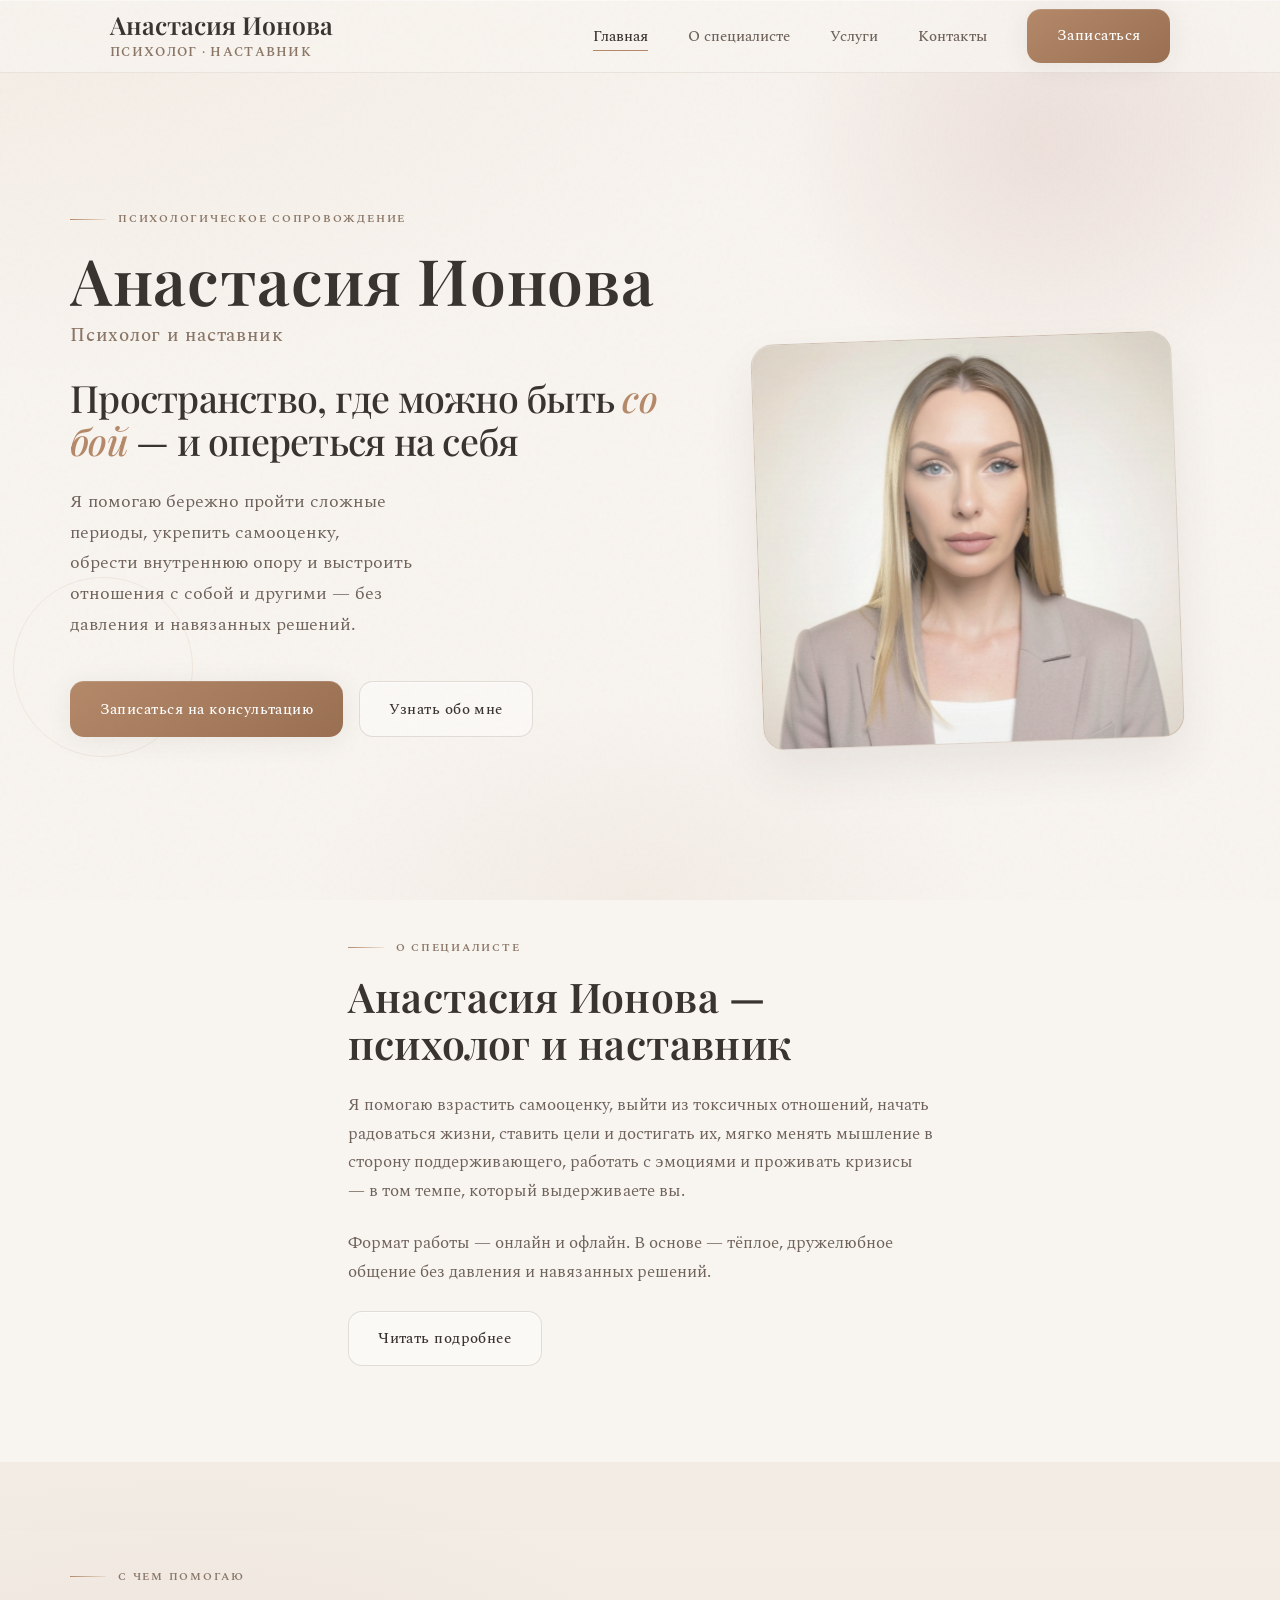
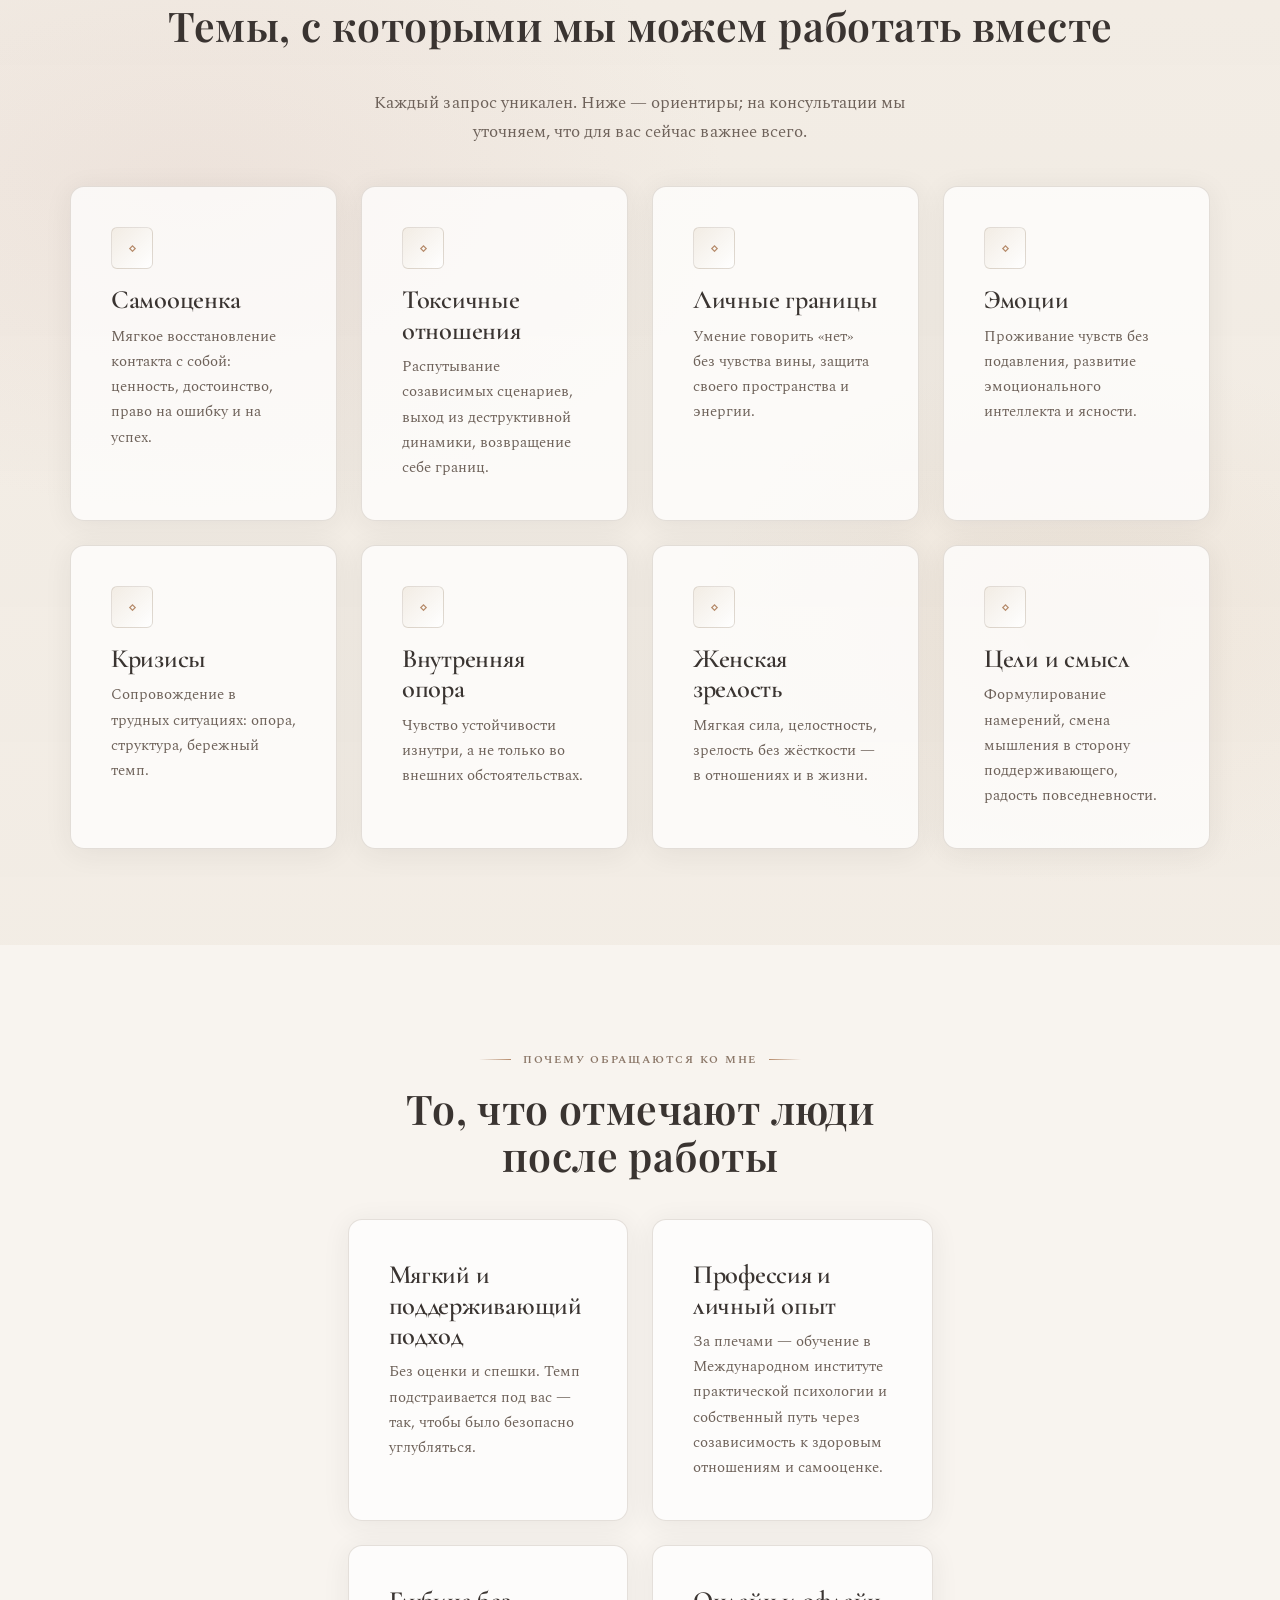
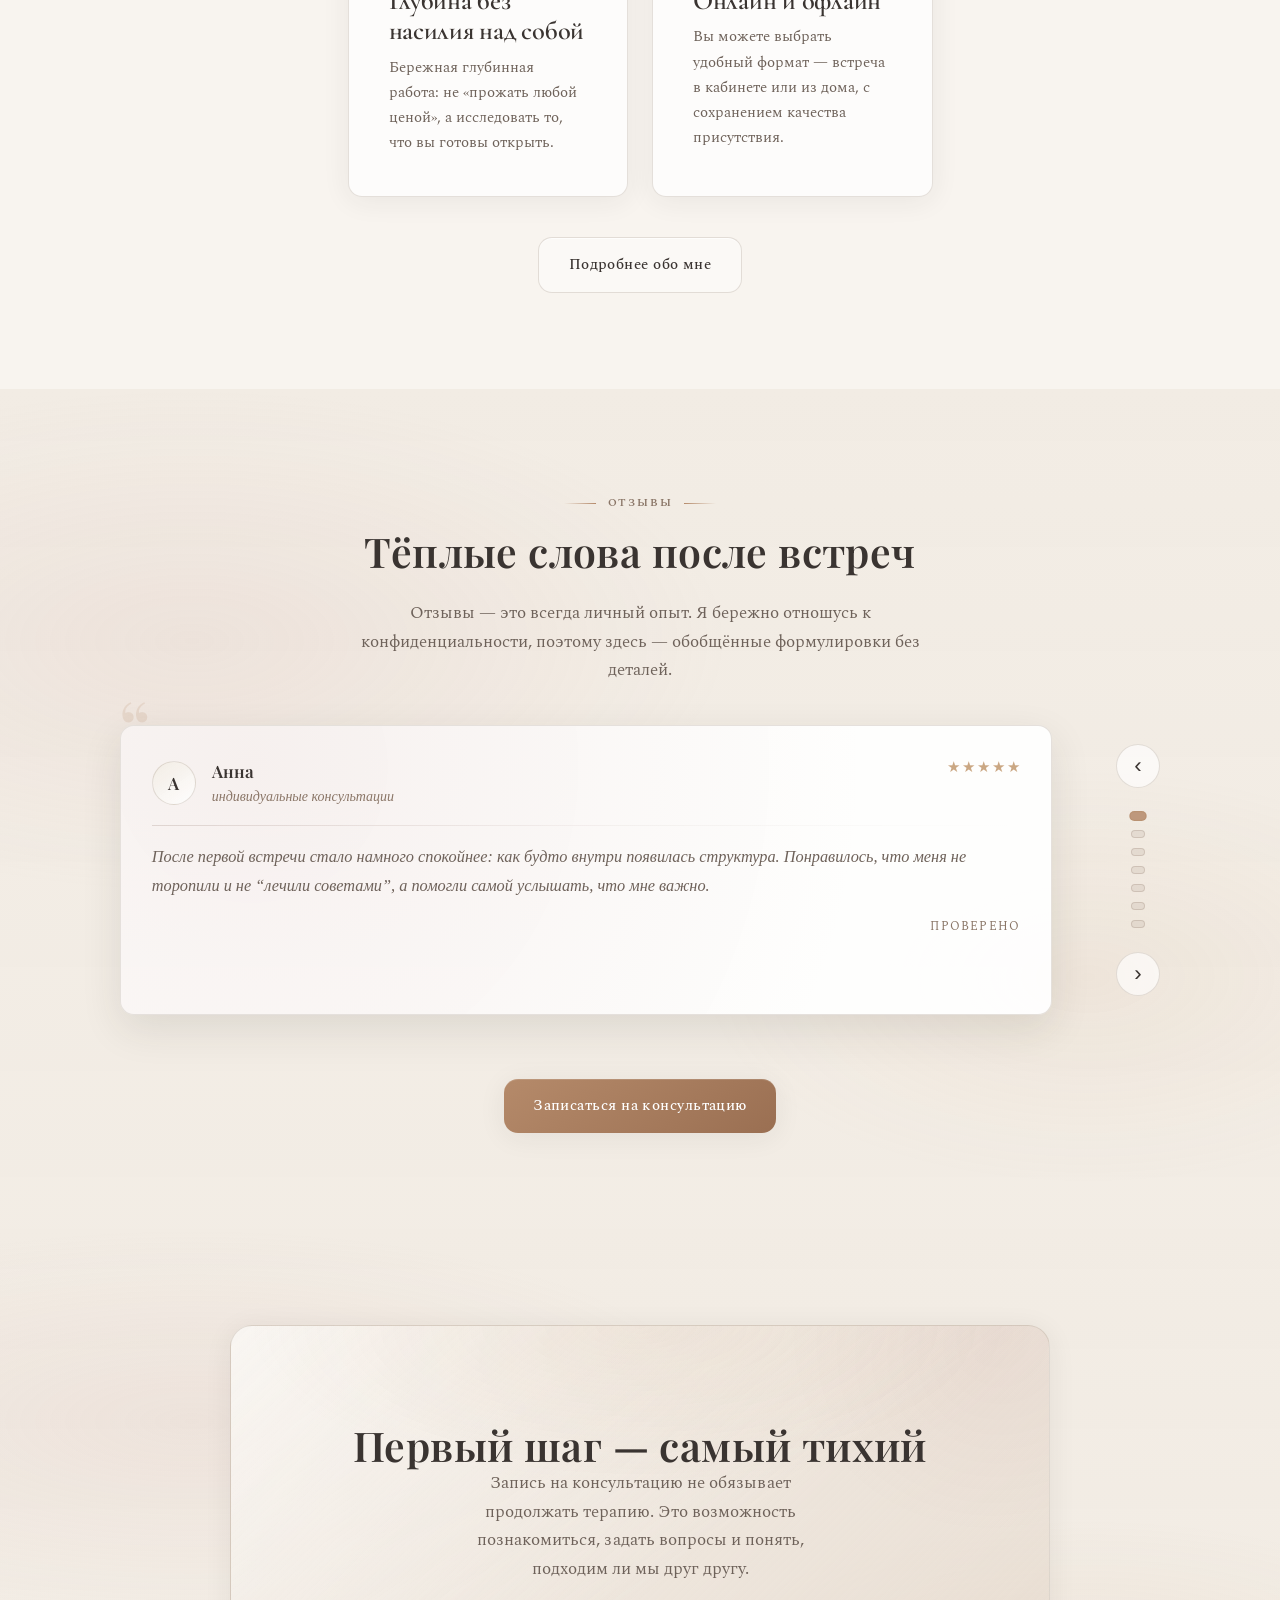
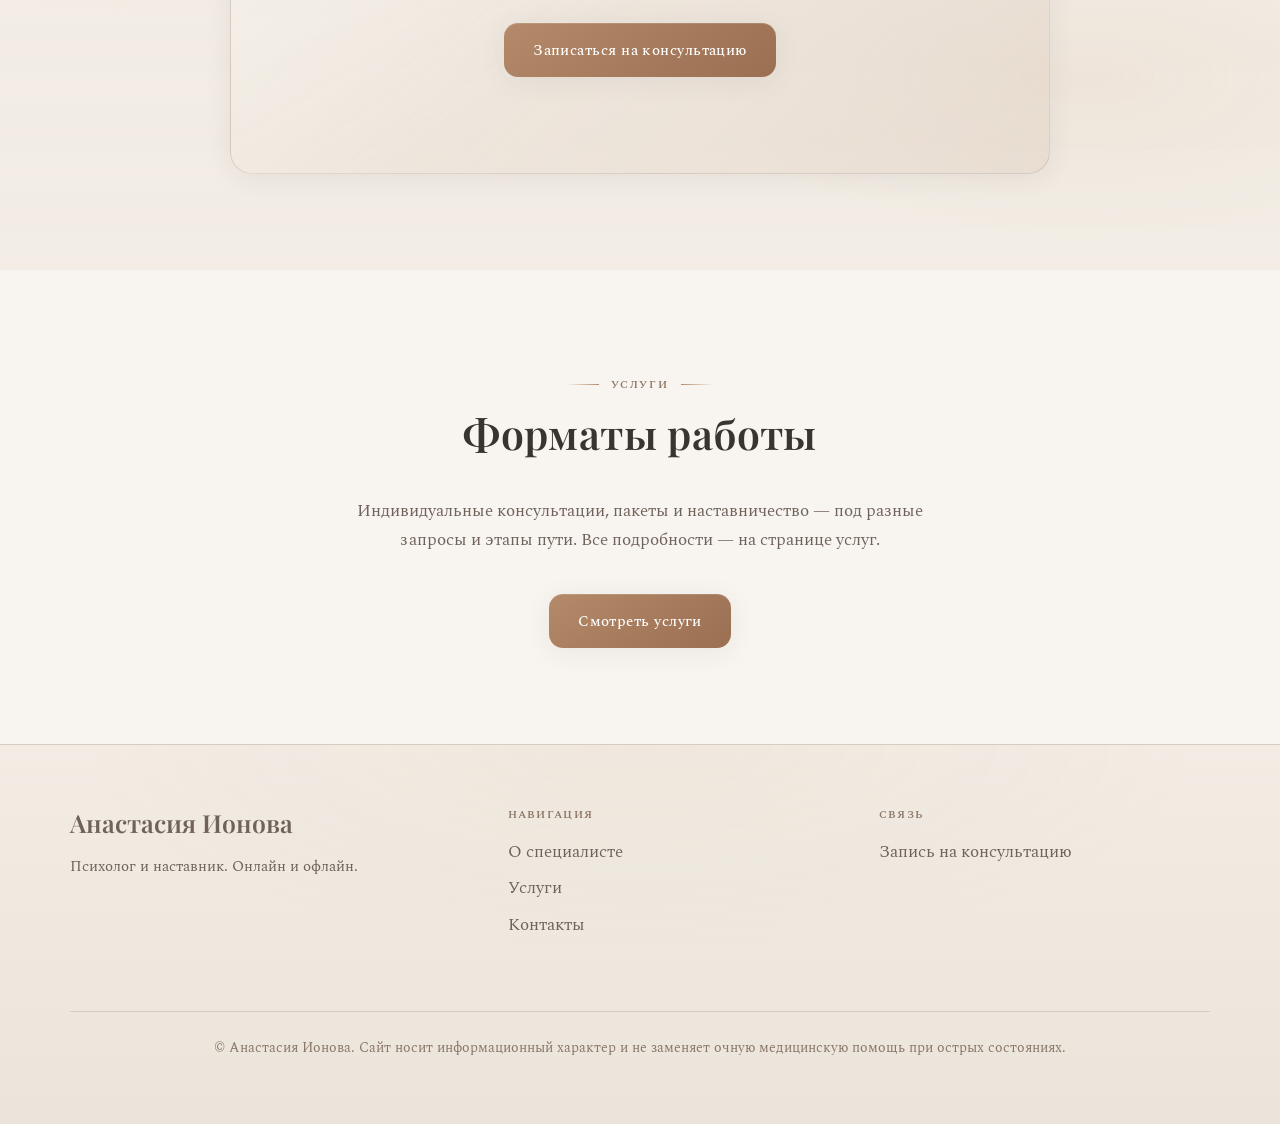
==== commit 5eba1b06: "Fnastasia_Ionova Анимация, шрифты, фото, отзывы" ====
--- a/index.html
+++ b/index.html
@@ -11,6 +11,7 @@
   <link rel="stylesheet" href="css/styles.css">
 </head>
 <body>
+  <canvas class="silk-bg" data-silk-bg aria-hidden="true"></canvas>
   <header class="site-header">
     <div class="site-header__inner">
       <a class="site-logo" href="index.html">Анастасия Ионова <span>Психолог · наставник</span></a>
@@ -34,41 +35,31 @@
       <div class="hero__grid">
         <div class="hero__content hero__content--stagger">
           <p class="section__label">Психологическое сопровождение</p>
-          <p class="hero__name">Анастасия Ионова</p>
-          <p class="hero__role">Психолог и наставник</p>
-          <h1 class="hero__title">Пространство, где можно быть <em>собой</em> — и опереться на себя</h1>
+          <p class="hero__name" data-split="chars">Анастасия Ионова</p>
+          <p class="hero__role" data-split="chars">Психолог и наставник</p>
+          <h1 class="hero__title" data-split="chars">Пространство, где можно быть <em>собой</em> — и опереться на себя</h1>
           <p class="hero__lead">Я помогаю бережно пройти сложные периоды, укрепить самооценку, обрести внутреннюю опору и выстроить отношения с собой и другими — без давления и навязанных решений.</p>
           <div class="hero__actions">
             <a class="btn btn--primary" href="contacts.html">Записаться на консультацию</a>
             <a class="btn btn--ghost" href="about.html">Узнать обо мне</a>
           </div>
         </div>
-        <div class="hero__visual hero__visual--tilt" aria-hidden="true">
-          <div class="hero__frame">
-            <div class="hero__frame-inner">
-              <strong>Место для портрета</strong>
-              Здесь можно разместить вашу фотографию — спокойную, тёплую, в духе сайта.
-            </div>
-          </div>
+        <div class="hero__visual hero__visual--tilt">
+          <figure class="hero__frame hero__frame--photo">
+            <img class="hero__photo" src="img.webp" alt="Анастасия Ионова">
+            <figcaption class="sr-only">Портрет Анастасии Ионовой</figcaption>
+          </figure>
         </div>
       </div>
     </section>
 
     <section class="section" id="o-spec-preview">
-      <div class="container about-grid">
-        <div>
+      <div class="container max-w-narrow">
           <p class="section__label">О специалисте</p>
           <h2>Анастасия Ионова — психолог и наставник</h2>
           <p>Я помогаю взрастить самооценку, выйти из токсичных отношений, начать радоваться жизни, ставить цели и достигать их, мягко менять мышление в сторону поддерживающего, работать с эмоциями и проживать кризисы — в том темпе, который выдерживаете вы.</p>
           <p>Формат работы — онлайн и офлайн. В основе — тёплое, дружелюбное общение без давления и навязанных решений.</p>
           <p><a class="btn btn--ghost" href="about.html">Читать подробнее</a></p>
-        </div>
-        <div class="about-photo" aria-hidden="true">
-          <div class="about-photo__placeholder">
-            <strong style="font-family: var(--font-display); font-size: 1.125rem; color: var(--graphite); display: block; margin-bottom: 0.5rem;">Фото</strong>
-            Место для портрета на главной странице.
-          </div>
-        </div>
       </div>
     </section>
 
@@ -145,6 +136,160 @@
           </article>
         </div>
         <p style="margin-top: var(--space-lg);"><a class="btn btn--ghost" href="about.html">Подробнее обо мне</a></p>
+      </div>
+    </section>
+
+    <section class="section section--alt" id="reviews">
+      <div class="container">
+        <div class="text-center mb-lg">
+          <p class="section__label">Отзывы</p>
+          <h2>Тёплые слова после встреч</h2>
+          <p class="max-w-narrow" style="margin-inline: auto;">Отзывы — это всегда личный опыт. Я бережно отношусь к конфиденциальности, поэтому здесь — обобщённые формулировки без деталей.</p>
+        </div>
+
+        <div class="testimonials" data-testimonials>
+          <div class="testimonials__grid">
+            <div class="testimonials__stage" aria-live="polite">
+              <div class="testimonials__quote" aria-hidden="true">“</div>
+
+              <article class="testimonial-card is-active" data-testimonial>
+                <div class="testimonial-card__top">
+                  <div class="testimonial-card__person">
+                    <div class="testimonial-card__avatar" aria-hidden="true">А</div>
+                    <div>
+                      <div class="testimonial-card__name">Анна</div>
+                      <div class="testimonial-card__meta">индивидуальные консультации</div>
+                    </div>
+                  </div>
+                  <div class="testimonial-card__stars" aria-label="Оценка 5 из 5">
+                    <span aria-hidden="true">★</span><span aria-hidden="true">★</span><span aria-hidden="true">★</span><span aria-hidden="true">★</span><span aria-hidden="true">★</span>
+                  </div>
+                </div>
+                <div class="testimonial-card__divider" aria-hidden="true"></div>
+                <p class="testimonial-card__text">После первой встречи стало намного спокойнее: как будто внутри появилась структура. Понравилось, что меня не торопили и не “лечили советами”, а помогли самой услышать, что мне важно.</p>
+                <div class="testimonial-card__badge">Проверено</div>
+              </article>
+
+              <article class="testimonial-card" data-testimonial>
+                <div class="testimonial-card__top">
+                  <div class="testimonial-card__person">
+                    <div class="testimonial-card__avatar" aria-hidden="true">Е</div>
+                    <div>
+                      <div class="testimonial-card__name">Елена</div>
+                      <div class="testimonial-card__meta">пакет консультаций</div>
+                    </div>
+                  </div>
+                  <div class="testimonial-card__stars" aria-label="Оценка 5 из 5">
+                    <span aria-hidden="true">★</span><span aria-hidden="true">★</span><span aria-hidden="true">★</span><span aria-hidden="true">★</span><span aria-hidden="true">★</span>
+                  </div>
+                </div>
+                <div class="testimonial-card__divider" aria-hidden="true"></div>
+                <p class="testimonial-card__text">Я впервые почувствовала, что могу говорить о сложном без стыда. Постепенно получилось выстроить границы и перестать “тащить” отношения одной. Очень бережно и глубоко.</p>
+                <div class="testimonial-card__badge">Проверено</div>
+              </article>
+
+              <article class="testimonial-card" data-testimonial>
+                <div class="testimonial-card__top">
+                  <div class="testimonial-card__person">
+                    <div class="testimonial-card__avatar" aria-hidden="true">М</div>
+                    <div>
+                      <div class="testimonial-card__name">Мария</div>
+                      <div class="testimonial-card__meta">наставничество</div>
+                    </div>
+                  </div>
+                  <div class="testimonial-card__stars" aria-label="Оценка 5 из 5">
+                    <span aria-hidden="true">★</span><span aria-hidden="true">★</span><span aria-hidden="true">★</span><span aria-hidden="true">★</span><span aria-hidden="true">★</span>
+                  </div>
+                </div>
+                <div class="testimonial-card__divider" aria-hidden="true"></div>
+                <p class="testimonial-card__text">Появилось ощущение внутренней опоры: я начала принимать решения из спокойствия, а не из тревоги. Нравится, что есть поддержка, но без давления — всё очень по-человечески.</p>
+                <div class="testimonial-card__badge">Проверено</div>
+              </article>
+
+              <article class="testimonial-card" data-testimonial>
+                <div class="testimonial-card__top">
+                  <div class="testimonial-card__person">
+                    <div class="testimonial-card__avatar" aria-hidden="true">И</div>
+                    <div>
+                      <div class="testimonial-card__name">Ирина</div>
+                      <div class="testimonial-card__meta">индивидуальные консультации</div>
+                    </div>
+                  </div>
+                  <div class="testimonial-card__stars" aria-label="Оценка 5 из 5">
+                    <span aria-hidden="true">★</span><span aria-hidden="true">★</span><span aria-hidden="true">★</span><span aria-hidden="true">★</span><span aria-hidden="true">★</span>
+                  </div>
+                </div>
+                <div class="testimonial-card__divider" aria-hidden="true"></div>
+                <p class="testimonial-card__text">Очень поддерживающее сопровождение. Мы аккуратно разобрали, почему я всё время сомневаюсь в себе, и я наконец-то перестала обесценивать свои чувства и решения.</p>
+                <div class="testimonial-card__badge">Проверено</div>
+              </article>
+
+              <article class="testimonial-card" data-testimonial>
+                <div class="testimonial-card__top">
+                  <div class="testimonial-card__person">
+                    <div class="testimonial-card__avatar" aria-hidden="true">С</div>
+                    <div>
+                      <div class="testimonial-card__name">Светлана</div>
+                      <div class="testimonial-card__meta">пакет консультаций</div>
+                    </div>
+                  </div>
+                  <div class="testimonial-card__stars" aria-label="Оценка 5 из 5">
+                    <span aria-hidden="true">★</span><span aria-hidden="true">★</span><span aria-hidden="true">★</span><span aria-hidden="true">★</span><span aria-hidden="true">★</span>
+                  </div>
+                </div>
+                <div class="testimonial-card__divider" aria-hidden="true"></div>
+                <p class="testimonial-card__text">Понравилось, что всё было очень “по-взрослому”: без обещаний чудес, но с ясными шагами. Я научилась замечать свои границы и говорить о них спокойно.</p>
+                <div class="testimonial-card__badge">Проверено</div>
+              </article>
+
+              <article class="testimonial-card" data-testimonial>
+                <div class="testimonial-card__top">
+                  <div class="testimonial-card__person">
+                    <div class="testimonial-card__avatar" aria-hidden="true">О</div>
+                    <div>
+                      <div class="testimonial-card__name">Ольга</div>
+                      <div class="testimonial-card__meta">индивидуальные консультации</div>
+                    </div>
+                  </div>
+                  <div class="testimonial-card__stars" aria-label="Оценка 5 из 5">
+                    <span aria-hidden="true">★</span><span aria-hidden="true">★</span><span aria-hidden="true">★</span><span aria-hidden="true">★</span><span aria-hidden="true">★</span>
+                  </div>
+                </div>
+                <div class="testimonial-card__divider" aria-hidden="true"></div>
+                <p class="testimonial-card__text">После нескольких встреч стало легче проживать эмоции: я перестала “сжиматься” и убегать от чувств. Появилась мягкость к себе и больше спокойствия внутри.</p>
+                <div class="testimonial-card__badge">Проверено</div>
+              </article>
+
+              <article class="testimonial-card" data-testimonial>
+                <div class="testimonial-card__top">
+                  <div class="testimonial-card__person">
+                    <div class="testimonial-card__avatar" aria-hidden="true">Н</div>
+                    <div>
+                      <div class="testimonial-card__name">Наталья</div>
+                      <div class="testimonial-card__meta">наставничество</div>
+                    </div>
+                  </div>
+                  <div class="testimonial-card__stars" aria-label="Оценка 5 из 5">
+                    <span aria-hidden="true">★</span><span aria-hidden="true">★</span><span aria-hidden="true">★</span><span aria-hidden="true">★</span><span aria-hidden="true">★</span>
+                  </div>
+                </div>
+                <div class="testimonial-card__divider" aria-hidden="true"></div>
+                <p class="testimonial-card__text">Мне было важно, чтобы поддержка не превращалась в контроль. Здесь получилось: я двигалась к целям в своём темпе, и при этом чувствовала опору и уважение к моим границам.</p>
+                <div class="testimonial-card__badge">Проверено</div>
+              </article>
+            </div>
+
+            <div class="testimonials__nav" aria-label="Навигация по отзывам">
+              <button class="testimonials__btn" type="button" data-testimonials-prev aria-label="Предыдущий отзыв">‹</button>
+              <div class="testimonials__dots" data-testimonials-dots aria-label="Выбор отзыва"></div>
+              <button class="testimonials__btn" type="button" data-testimonials-next aria-label="Следующий отзыв">›</button>
+            </div>
+          </div>
+        </div>
+
+        <div class="text-center" style="margin-top: var(--space-xl);">
+          <a class="btn btn--primary" href="contacts.html">Записаться на консультацию</a>
+        </div>
       </div>
     </section>
 
--- a/css/styles.css
+++ b/css/styles.css
@@ -78,6 +78,19 @@
   mix-blend-mode: multiply;
 }
 
+/* Silk background canvas (WebGL) */
+.silk-bg {
+  position: fixed;
+  inset: 0;
+  width: 100%;
+  height: 100%;
+  z-index: -2;
+  pointer-events: none;
+  opacity: 0.22;
+  filter: blur(0.2px);
+  mix-blend-mode: multiply;
+}
+
 img {
   max-width: 100%;
   height: auto;
@@ -94,24 +107,22 @@
   color: var(--accent-1);
 }
 
-h1 {
-  font-family: var(--font-display);
-  font-weight: 500;
-  line-height: 1.15;
-  letter-spacing: -0.02em;
-  color: var(--graphite);
-  margin-top: 0;
-  font-size: clamp(2.35rem, 5.2vw, 3.65rem);
-}
-
+h1,
 h2,
 h3,
 h4 {
-  font-family: var(--font-serif);
+  font-family: var(--font-display);
   font-weight: 600;
-  line-height: 1.22;
+  line-height: 1.15;
   color: var(--graphite);
   margin-top: 0;
+  letter-spacing: -0.01em;
+}
+
+h1 {
+  font-weight: 500;
+  letter-spacing: -0.02em;
+  font-size: clamp(2.35rem, 5.2vw, 3.65rem);
 }
 
 h2 {
@@ -204,6 +215,44 @@
 }
 
 .js-reveal.is-inview {
+  opacity: 1;
+  transform: translate3d(0, 0, 0);
+}
+
+/* Stagger items inside revealed sections */
+.js-reveal .reveal-item:not(.testimonial-card) {
+  opacity: 0;
+  transform: translate3d(0, 1rem, 0);
+  transition:
+    opacity 0.9s var(--ease-out-expo),
+    transform 0.9s var(--ease-out-expo);
+  transition-delay: calc(var(--i, 0) * 70ms);
+}
+
+.js-reveal.is-inview .reveal-item:not(.testimonial-card) {
+  opacity: 1;
+  transform: translate3d(0, 0, 0);
+}
+
+/* Hero split text (no libraries) */
+[data-split="chars"] {
+  display: inline-block;
+  overflow: hidden;
+  vertical-align: bottom;
+}
+
+.split-char {
+  display: inline-block;
+  opacity: 0;
+  transform: translate3d(0, 16px, 0);
+  transition:
+    opacity 0.9s var(--ease-out-expo),
+    transform 0.9s var(--ease-out-expo);
+  transition-delay: calc(var(--i, 0) * var(--stagger, 18ms));
+  will-change: transform, opacity;
+}
+
+.split-parent.is-split-in .split-char {
   opacity: 1;
   transform: translate3d(0, 0, 0);
 }
@@ -407,6 +456,8 @@
   border: none;
   border-radius: var(--radius-md);
   cursor: pointer;
+  position: relative;
+  overflow: hidden;
   transition:
     background 0.35s var(--ease-out-expo),
     color 0.35s ease,
@@ -426,6 +477,30 @@
   color: var(--white);
   box-shadow: var(--shadow-hover);
   transform: translateY(-2px);
+}
+
+.btn--primary::after {
+  content: "";
+  position: absolute;
+  inset: -40% -60%;
+  background: linear-gradient(110deg, transparent 40%, rgba(255, 255, 255, 0.22) 50%, transparent 60%);
+  transform: translateX(-35%) rotate(8deg);
+  opacity: 0;
+  pointer-events: none;
+}
+
+.btn--primary:hover::after {
+  opacity: 1;
+  animation: btnGlint 1.15s var(--ease-out-expo) 1;
+}
+
+@keyframes btnGlint {
+  from {
+    transform: translateX(-55%) rotate(8deg);
+  }
+  to {
+    transform: translateX(55%) rotate(8deg);
+  }
 }
 
 .btn--ghost {
@@ -641,6 +716,267 @@
   font-weight: 500;
   color: var(--graphite);
   margin-bottom: var(--space-xs);
+}
+
+.hero__frame--photo {
+  padding: 0;
+}
+
+.hero__photo {
+  width: 100%;
+  height: 100%;
+  object-fit: cover;
+  object-position: 50% 25%;
+  filter: saturate(0.95) contrast(1.02);
+  transform: scale(1.03);
+  will-change: transform;
+}
+
+.hero__frame--photo::after {
+  content: "";
+  position: absolute;
+  inset: 0;
+  background:
+    radial-gradient(ellipse 70% 55% at 40% 30%, rgba(255, 255, 255, 0.22), transparent 58%),
+    linear-gradient(180deg, rgba(248, 244, 239, 0.0) 0%, rgba(248, 244, 239, 0.12) 55%, rgba(248, 244, 239, 0.22) 100%);
+  pointer-events: none;
+}
+
+.hero__frame--photo::before {
+  opacity: 0.85;
+}
+
+@keyframes portraitBreath {
+  0% {
+    transform: scale(1.03) translateY(0);
+  }
+  50% {
+    transform: scale(1.045) translateY(-6px);
+  }
+  100% {
+    transform: scale(1.03) translateY(0);
+  }
+}
+
+@media (min-width: 900px) {
+  .hero__photo {
+    animation: portraitBreath 7.5s var(--ease-out-expo) infinite;
+  }
+}
+
+/* Testimonials */
+.testimonials {
+  max-width: 1040px;
+  margin-inline: auto;
+}
+
+.testimonials__grid {
+  display: grid;
+  gap: var(--space-lg);
+  align-items: center;
+}
+
+@media (min-width: 900px) {
+  .testimonials__grid {
+    grid-template-columns: 1fr auto;
+    gap: var(--space-xl);
+  }
+}
+
+.testimonials__stage {
+  position: relative;
+  min-height: 340px;
+}
+
+@media (min-width: 900px) {
+  .testimonials__stage {
+    min-height: 290px;
+  }
+}
+
+.testimonials__quote {
+  position: absolute;
+  left: -0.1rem;
+  top: -2.4rem;
+  font-family: var(--font-display);
+  font-size: 5rem;
+  line-height: 1;
+  color: rgba(181, 138, 106, 0.18);
+  pointer-events: none;
+}
+
+.testimonial-card {
+  position: absolute;
+  inset: 0;
+  padding: clamp(1.25rem, 2.4vw, 2rem);
+  border-radius: var(--radius-md);
+  border: var(--line-thin);
+  background: rgba(255, 255, 255, 0.78);
+  box-shadow: var(--shadow-soft);
+  overflow: hidden;
+  opacity: 0;
+  transform: translate3d(64px, 0, 0);
+  pointer-events: none;
+  transition:
+    opacity 0.75s var(--ease-out-expo),
+    transform 0.75s var(--ease-out-expo),
+    box-shadow 0.45s var(--ease-out-expo),
+    background 0.35s ease;
+}
+
+.testimonial-card::before {
+  content: "";
+  position: absolute;
+  inset: -40%;
+  background: radial-gradient(circle at 30% 30%, rgba(205, 167, 162, 0.16), transparent 50%);
+  pointer-events: none;
+}
+
+.testimonial-card.is-active {
+  opacity: 1;
+  transform: translate3d(0, 0, 0);
+  box-shadow: var(--shadow-hover);
+  background: rgba(255, 255, 255, 0.92);
+  z-index: 2;
+  pointer-events: auto;
+}
+
+.testimonial-card__top {
+  display: flex;
+  align-items: flex-start;
+  justify-content: space-between;
+  gap: var(--space-md);
+  position: relative;
+}
+
+.testimonial-card__person {
+  display: flex;
+  align-items: center;
+  gap: var(--space-sm);
+}
+
+.testimonial-card__avatar {
+  width: 44px;
+  height: 44px;
+  border-radius: 999px;
+  display: grid;
+  place-items: center;
+  font-family: var(--font-display);
+  font-weight: 600;
+  color: var(--graphite);
+  background: linear-gradient(145deg, var(--bg-secondary), rgba(255, 255, 255, 0.9));
+  border: var(--line-thin);
+}
+
+.testimonial-card__name {
+  font-family: var(--font-display);
+  font-weight: 600;
+  color: var(--graphite);
+}
+
+.testimonial-card__meta {
+  font-size: 0.875rem;
+  color: var(--taupe);
+  font-style: italic;
+}
+
+.testimonial-card__stars {
+  display: flex;
+  gap: 2px;
+  color: rgba(199, 162, 124, 0.95);
+  font-size: 0.95rem;
+  line-height: 1;
+  margin-top: 0.2rem;
+}
+
+.testimonial-card__divider {
+  height: 1px;
+  width: 100%;
+  background: linear-gradient(90deg, rgba(138, 118, 103, 0.25), rgba(138, 118, 103, 0.08), transparent);
+  margin: 1rem 0 1.1rem;
+}
+
+.testimonial-card__text {
+  position: relative;
+  color: var(--text-secondary);
+  font-size: 1.02rem;
+  line-height: 1.75;
+  margin: 0;
+  font-style: italic;
+}
+
+.testimonial-card__badge {
+  margin-top: 1rem;
+  font-size: 0.75rem;
+  letter-spacing: 0.1em;
+  text-transform: uppercase;
+  color: var(--taupe);
+  text-align: right;
+}
+
+.testimonials__nav {
+  display: flex;
+  gap: var(--space-md);
+  align-items: center;
+  justify-content: center;
+  margin-top: var(--space-lg);
+}
+
+@media (min-width: 900px) {
+  .testimonials__nav {
+    flex-direction: column;
+    margin-top: 0;
+  }
+}
+
+.testimonials__btn {
+  width: 44px;
+  height: 44px;
+  border-radius: 999px;
+  border: var(--line-thin);
+  background: rgba(255, 255, 255, 0.65);
+  color: var(--graphite);
+  font-size: 1.4rem;
+  line-height: 1;
+  display: grid;
+  place-items: center;
+  cursor: pointer;
+  transition: transform 0.35s var(--ease-out-expo), background 0.35s ease, box-shadow 0.35s ease;
+}
+
+.testimonials__btn:hover {
+  transform: translateY(-1px);
+  background: rgba(255, 255, 255, 0.9);
+  box-shadow: var(--shadow-soft);
+}
+
+.testimonials__dots {
+  display: flex;
+  gap: 10px;
+  align-items: center;
+  justify-content: center;
+}
+
+@media (min-width: 900px) {
+  .testimonials__dots {
+    flex-direction: column;
+  }
+}
+
+.testimonials__dot {
+  width: 8px;
+  height: 8px;
+  border-radius: 999px;
+  border: 1px solid rgba(138, 118, 103, 0.25);
+  background: rgba(138, 118, 103, 0.12);
+  cursor: pointer;
+  transition: transform 0.35s var(--ease-out-expo), background 0.35s ease, border-color 0.35s ease;
+}
+
+.testimonials__dot[aria-current="true"] {
+  background: rgba(181, 138, 106, 0.85);
+  border-color: rgba(181, 138, 106, 0.55);
+  transform: scale(1.25);
 }
 
 /* Cards */
@@ -1069,4 +1405,23 @@
   .hero__visual--tilt {
     transform: none !important;
   }
-}
+
+  .hero__photo {
+    animation: none !important;
+  }
+
+  .btn--primary::after {
+    animation: none !important;
+    opacity: 0 !important;
+  }
+
+  .split-char {
+    opacity: 1 !important;
+    transform: none !important;
+    transition: none !important;
+  }
+
+  .testimonial-card {
+    transition: none !important;
+  }
+}
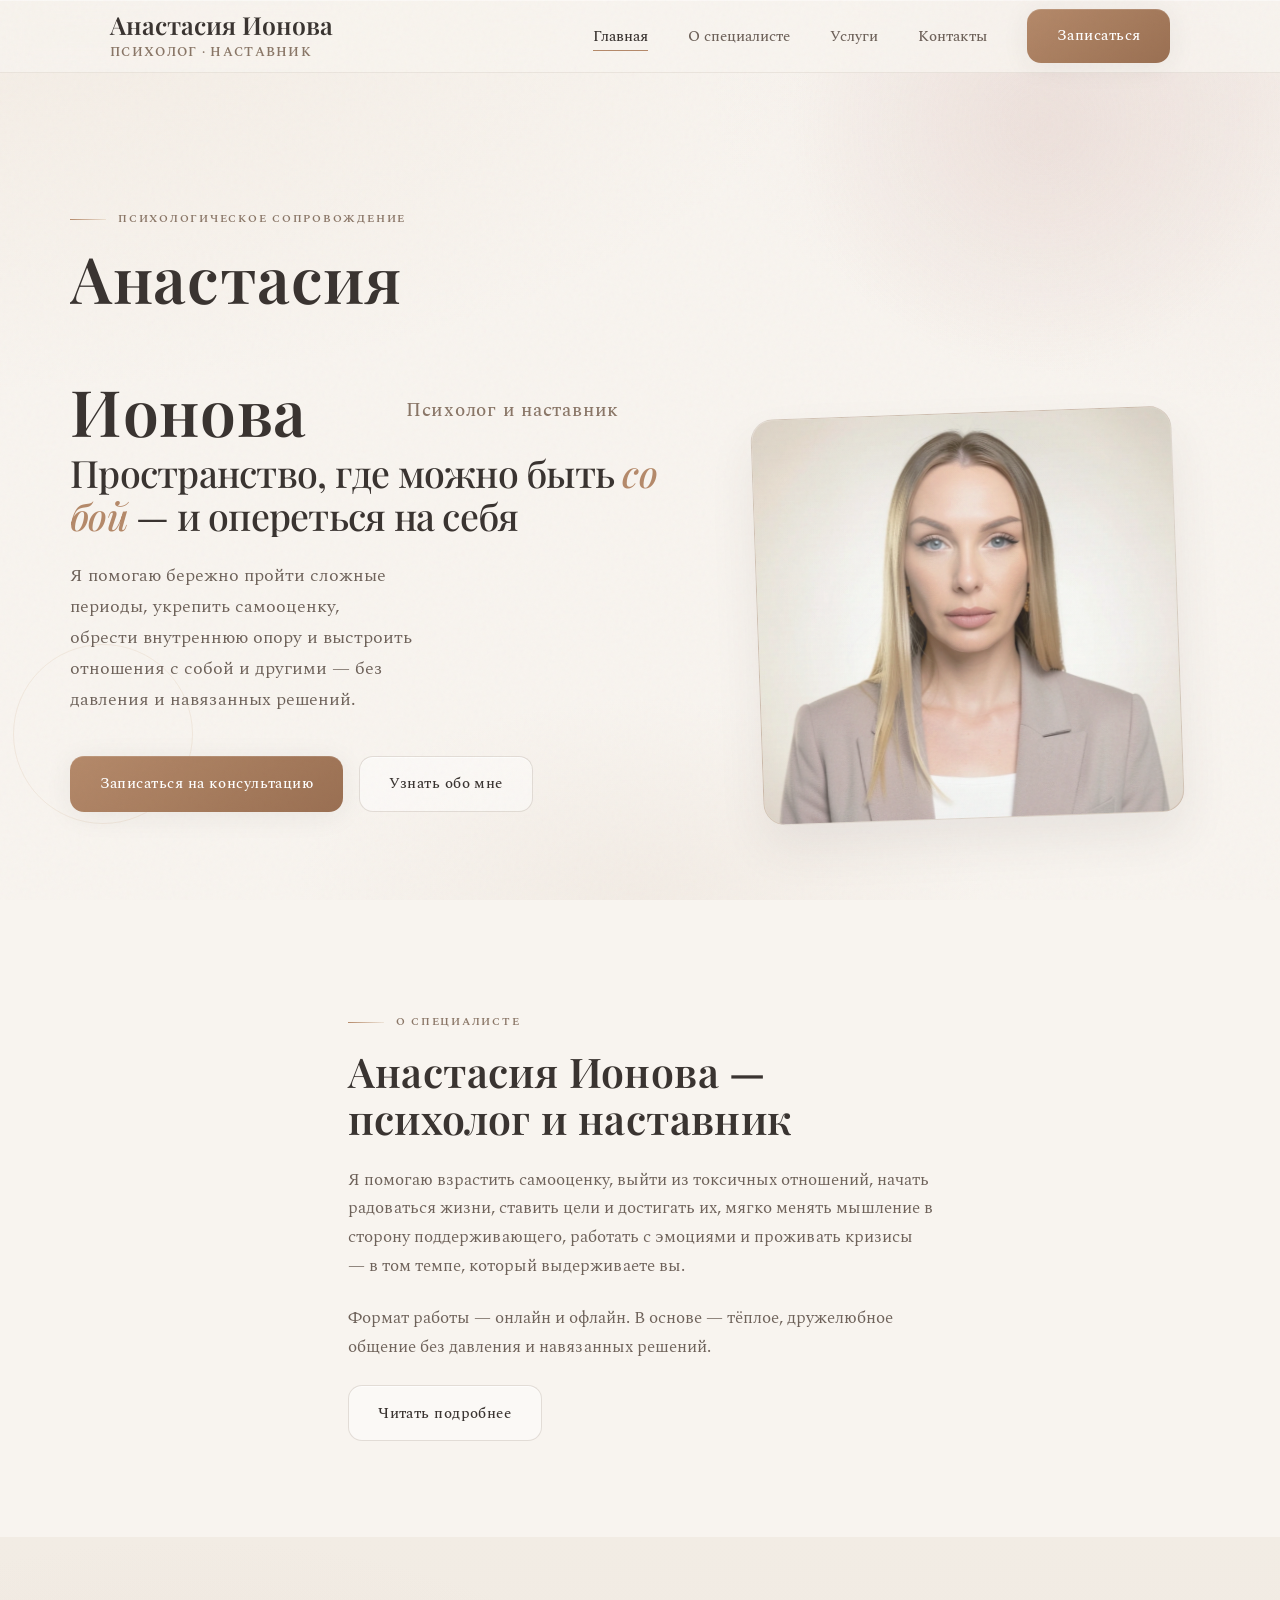
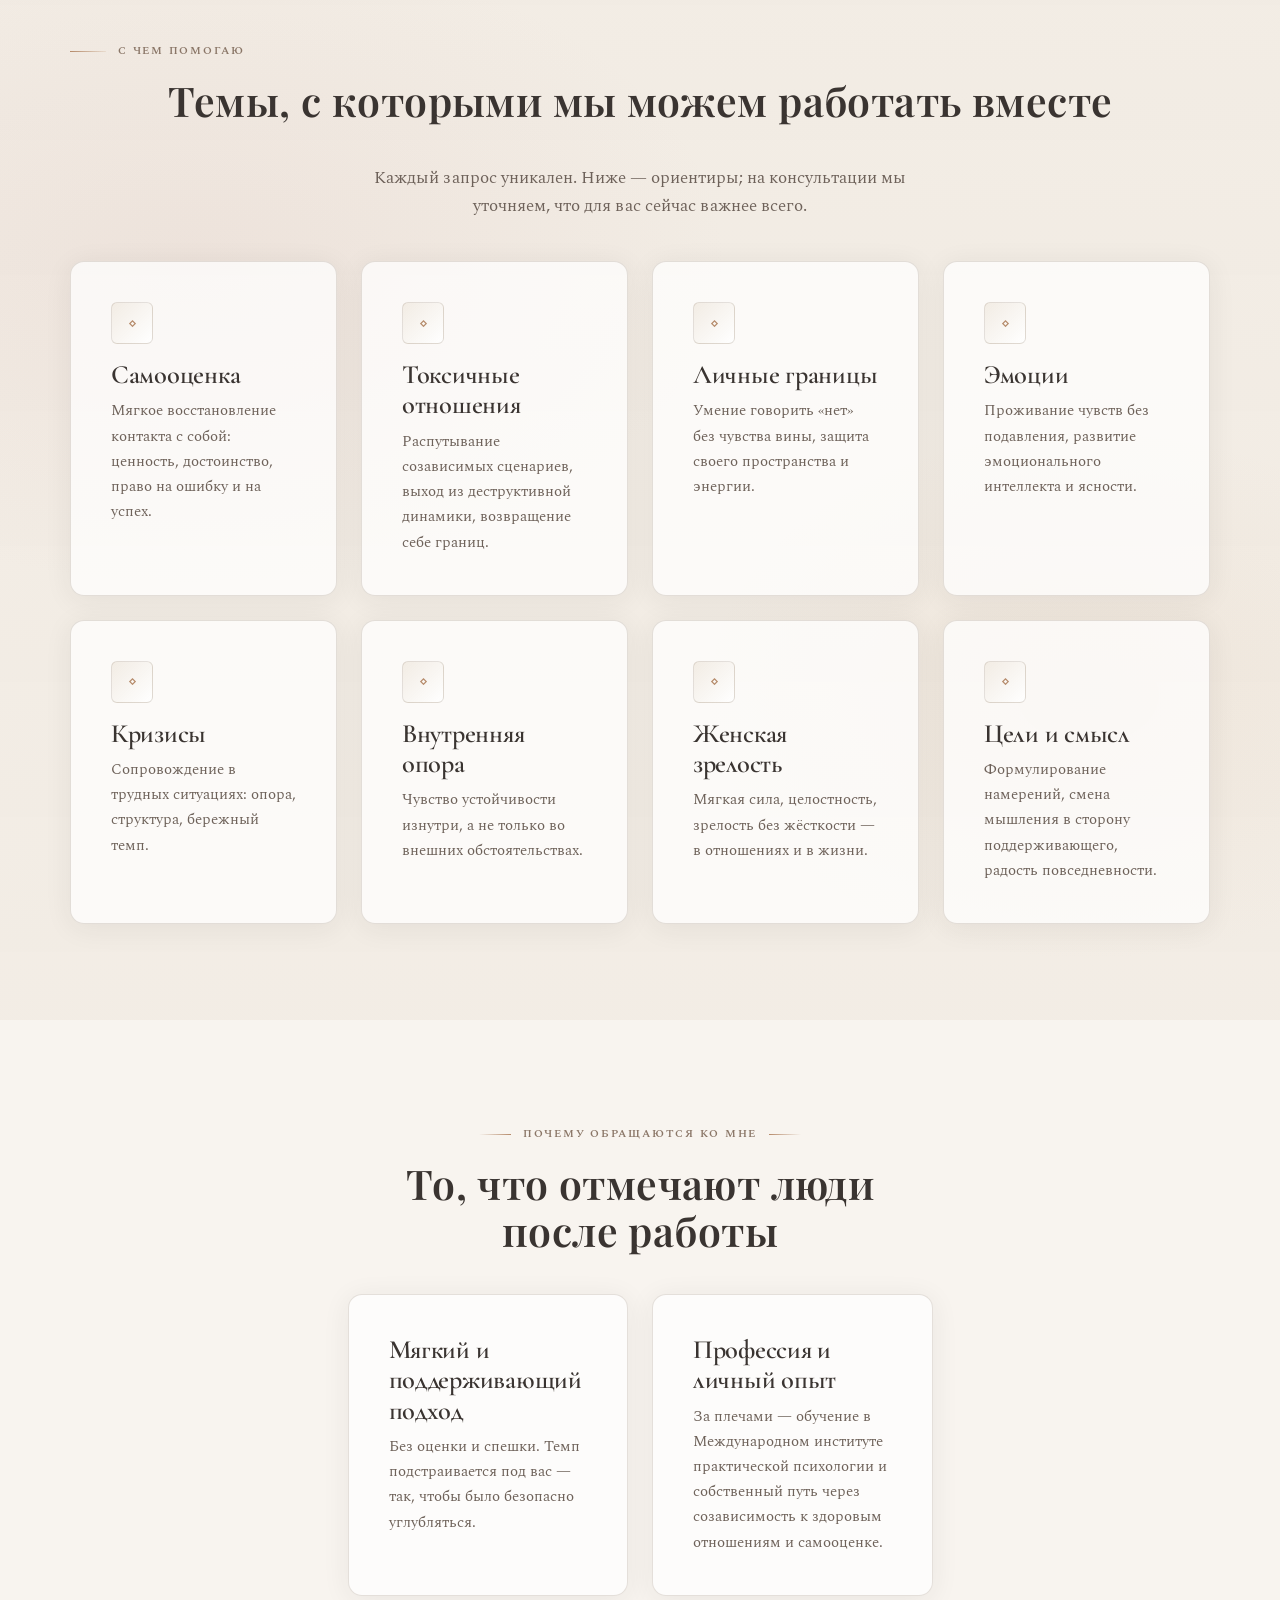
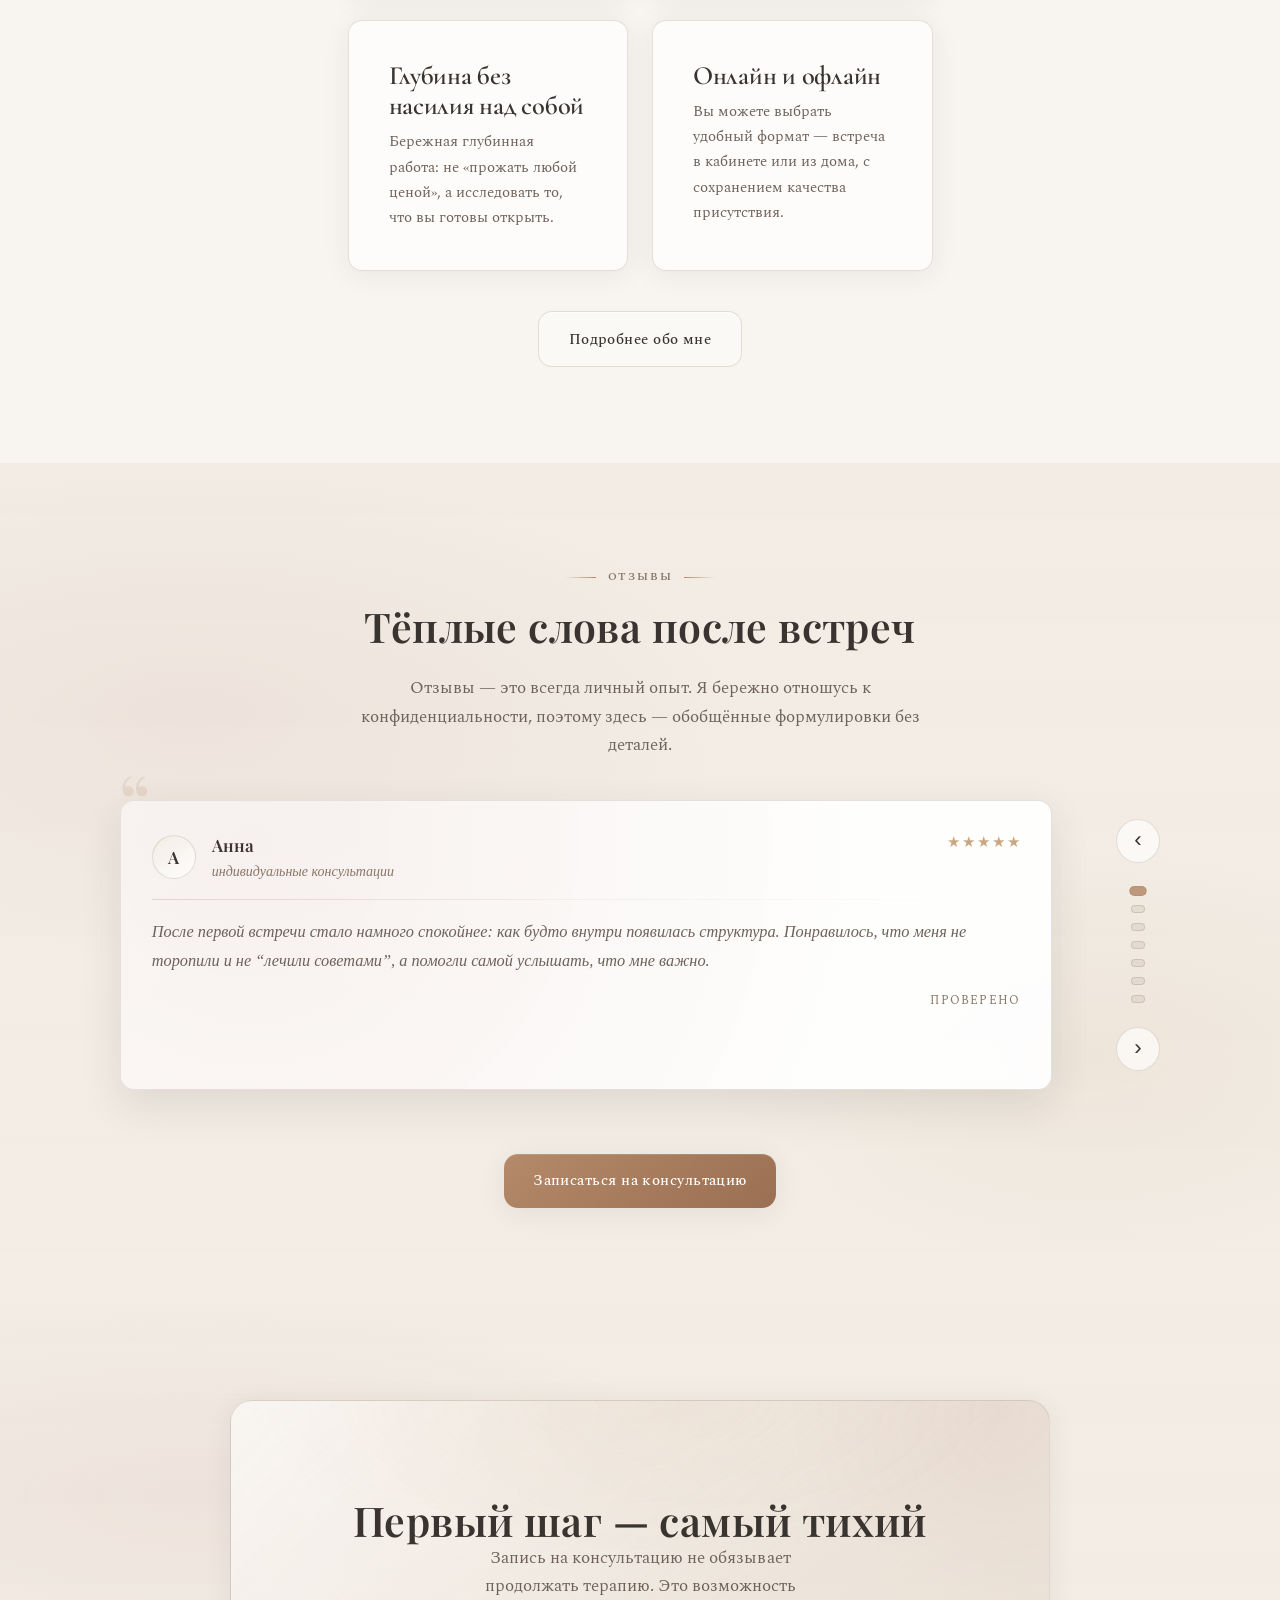
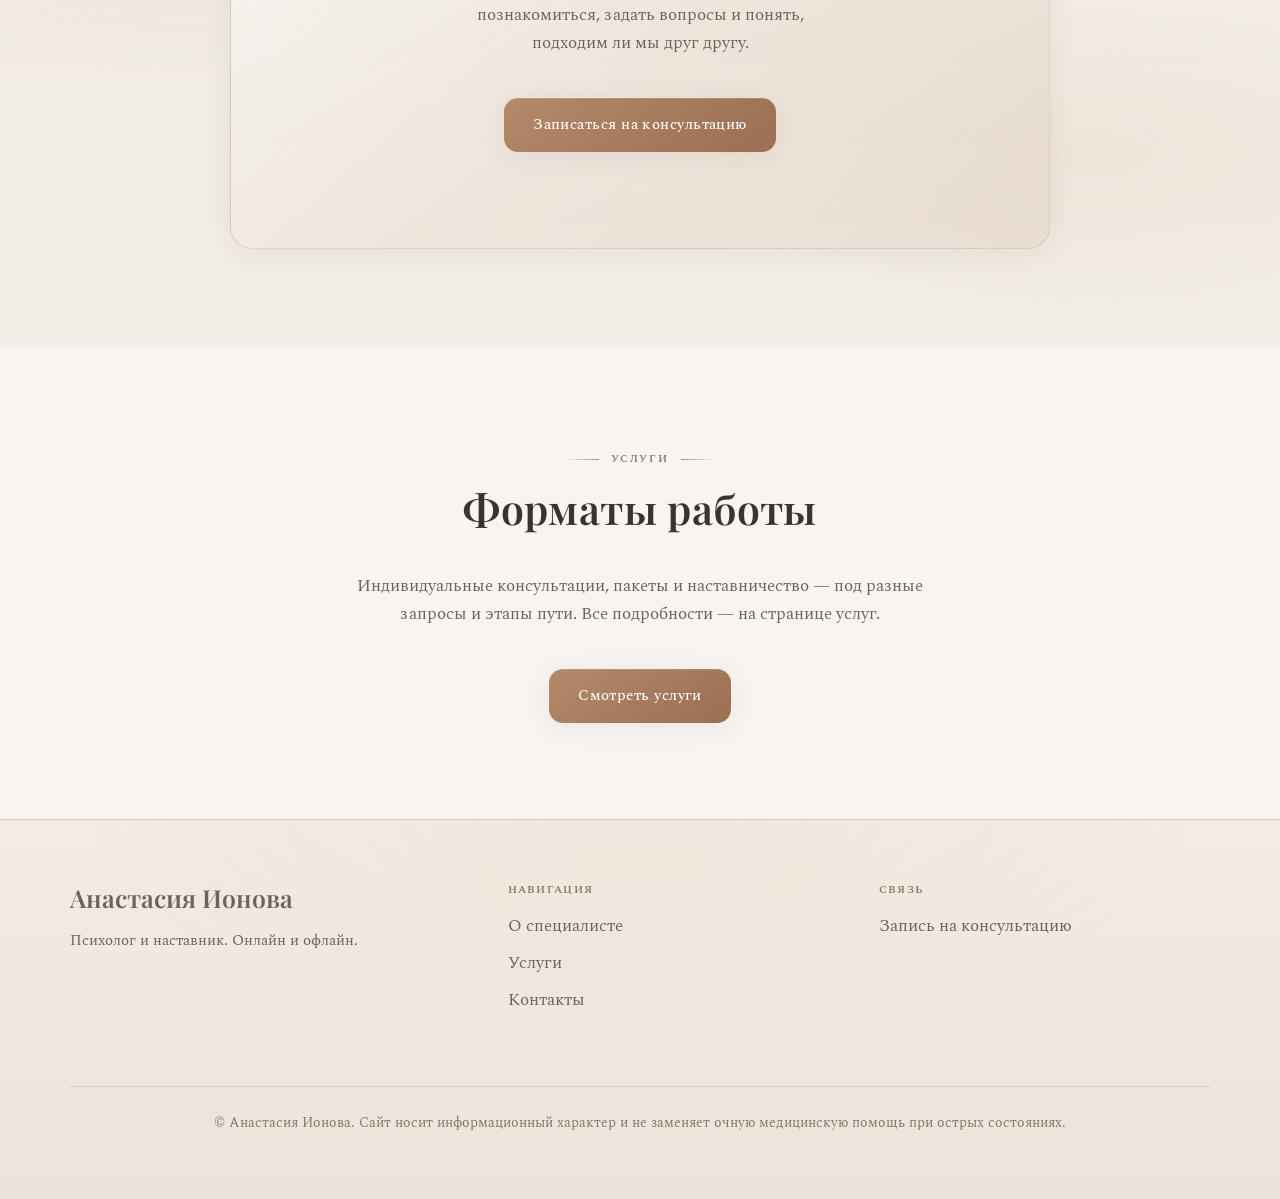
==== commit 8c0ed779: "Правка имени" ====
--- a/index.html
+++ b/index.html
@@ -35,7 +35,7 @@
       <div class="hero__grid">
         <div class="hero__content hero__content--stagger">
           <p class="section__label">Психологическое сопровождение</p>
-          <p class="hero__name" data-split="chars">Анастасия Ионова</p>
+          <p class="hero__name" data-split="chars"><span>Анастасия</span><br><span>Ионова</span></p>
           <p class="hero__role" data-split="chars">Психолог и наставник</p>
           <h1 class="hero__title" data-split="chars">Пространство, где можно быть <em>собой</em> — и опереться на себя</h1>
           <p class="hero__lead">Я помогаю бережно пройти сложные периоды, укрепить самооценку, обрести внутреннюю опору и выстроить отношения с собой и другими — без давления и навязанных решений.</p>
--- a/css/styles.css
+++ b/css/styles.css
@@ -613,12 +613,16 @@
 
 .hero__name {
   font-family: var(--font-display);
-  font-size: clamp(2.35rem, 6.5vw, 4rem);
+  font-size: clamp(2.05rem, 8vw, 4rem);
   font-weight: 600;
-  line-height: 1.08;
+  line-height: 1.04;
   letter-spacing: 0.01em;
   color: var(--graphite);
   margin: 0 0 0.4rem;
+}
+
+.hero__name > span {
+  display: block;
 }
 
 .hero__role {
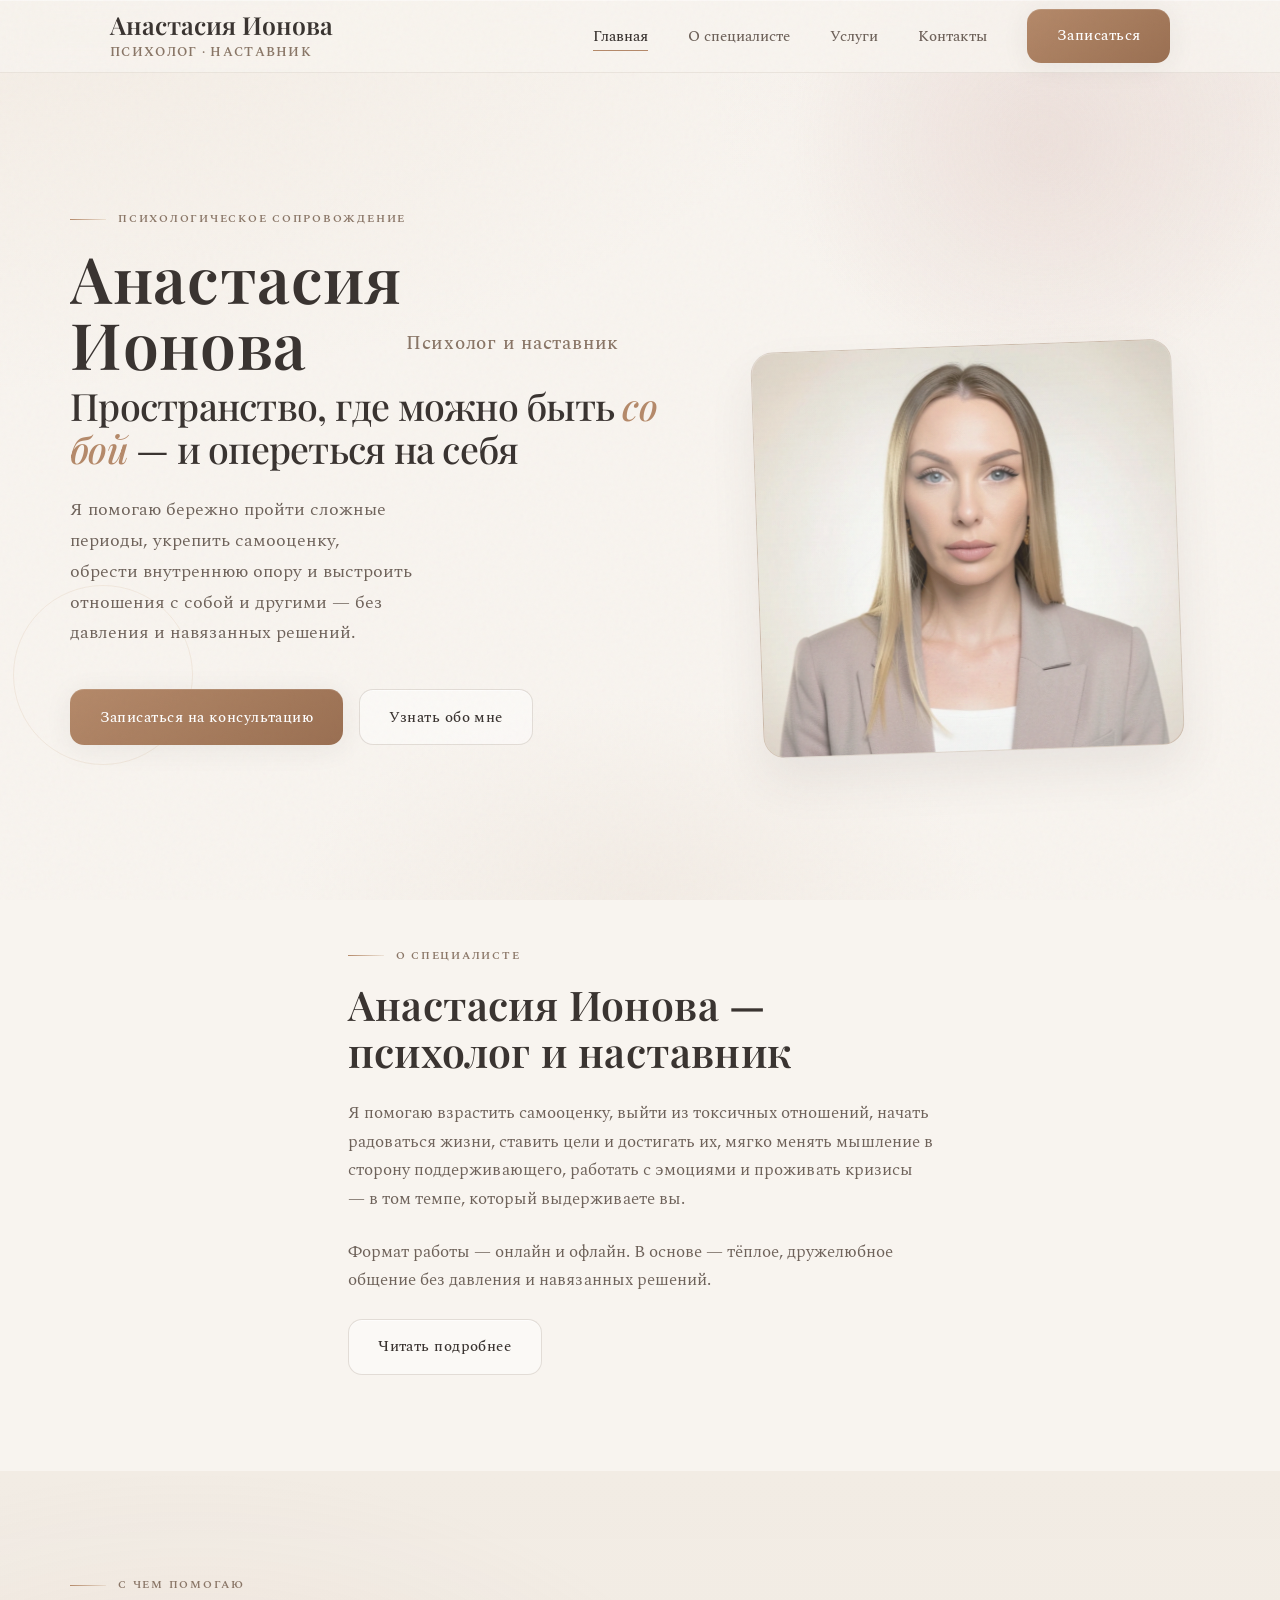
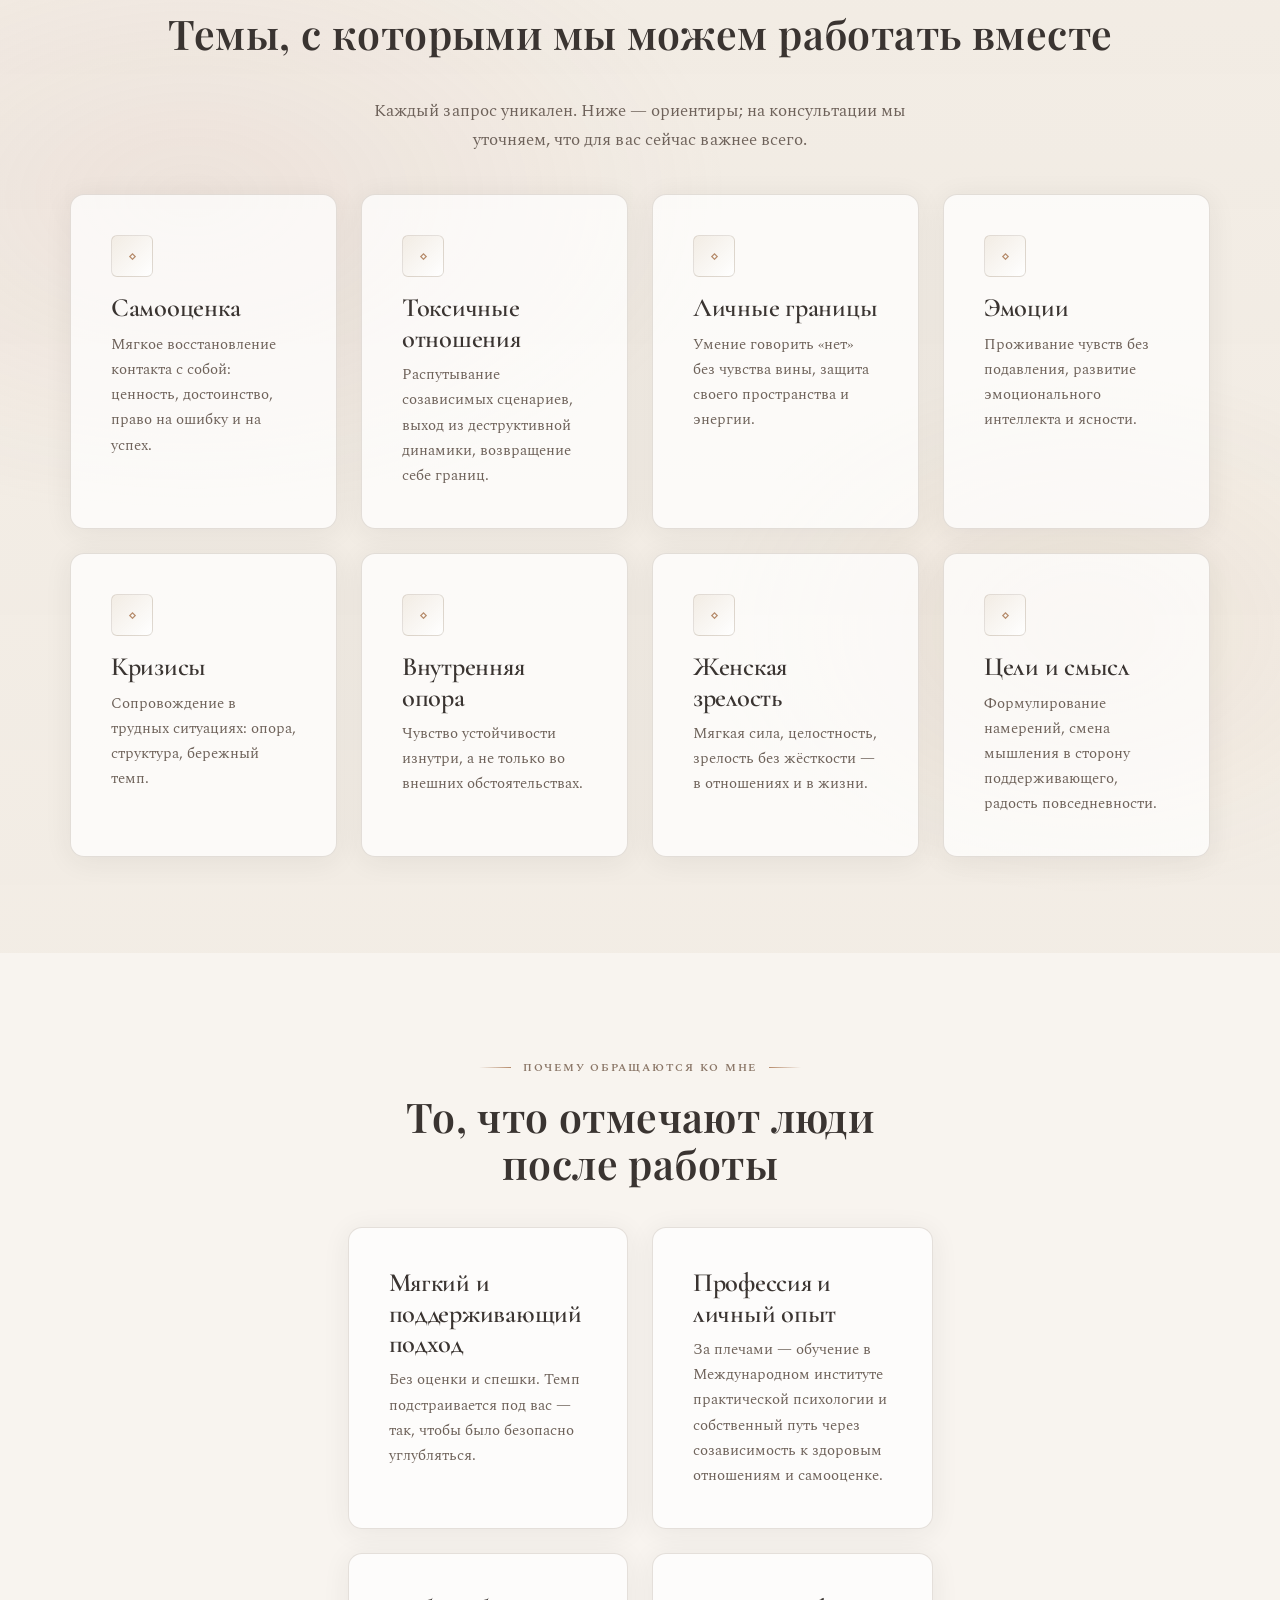
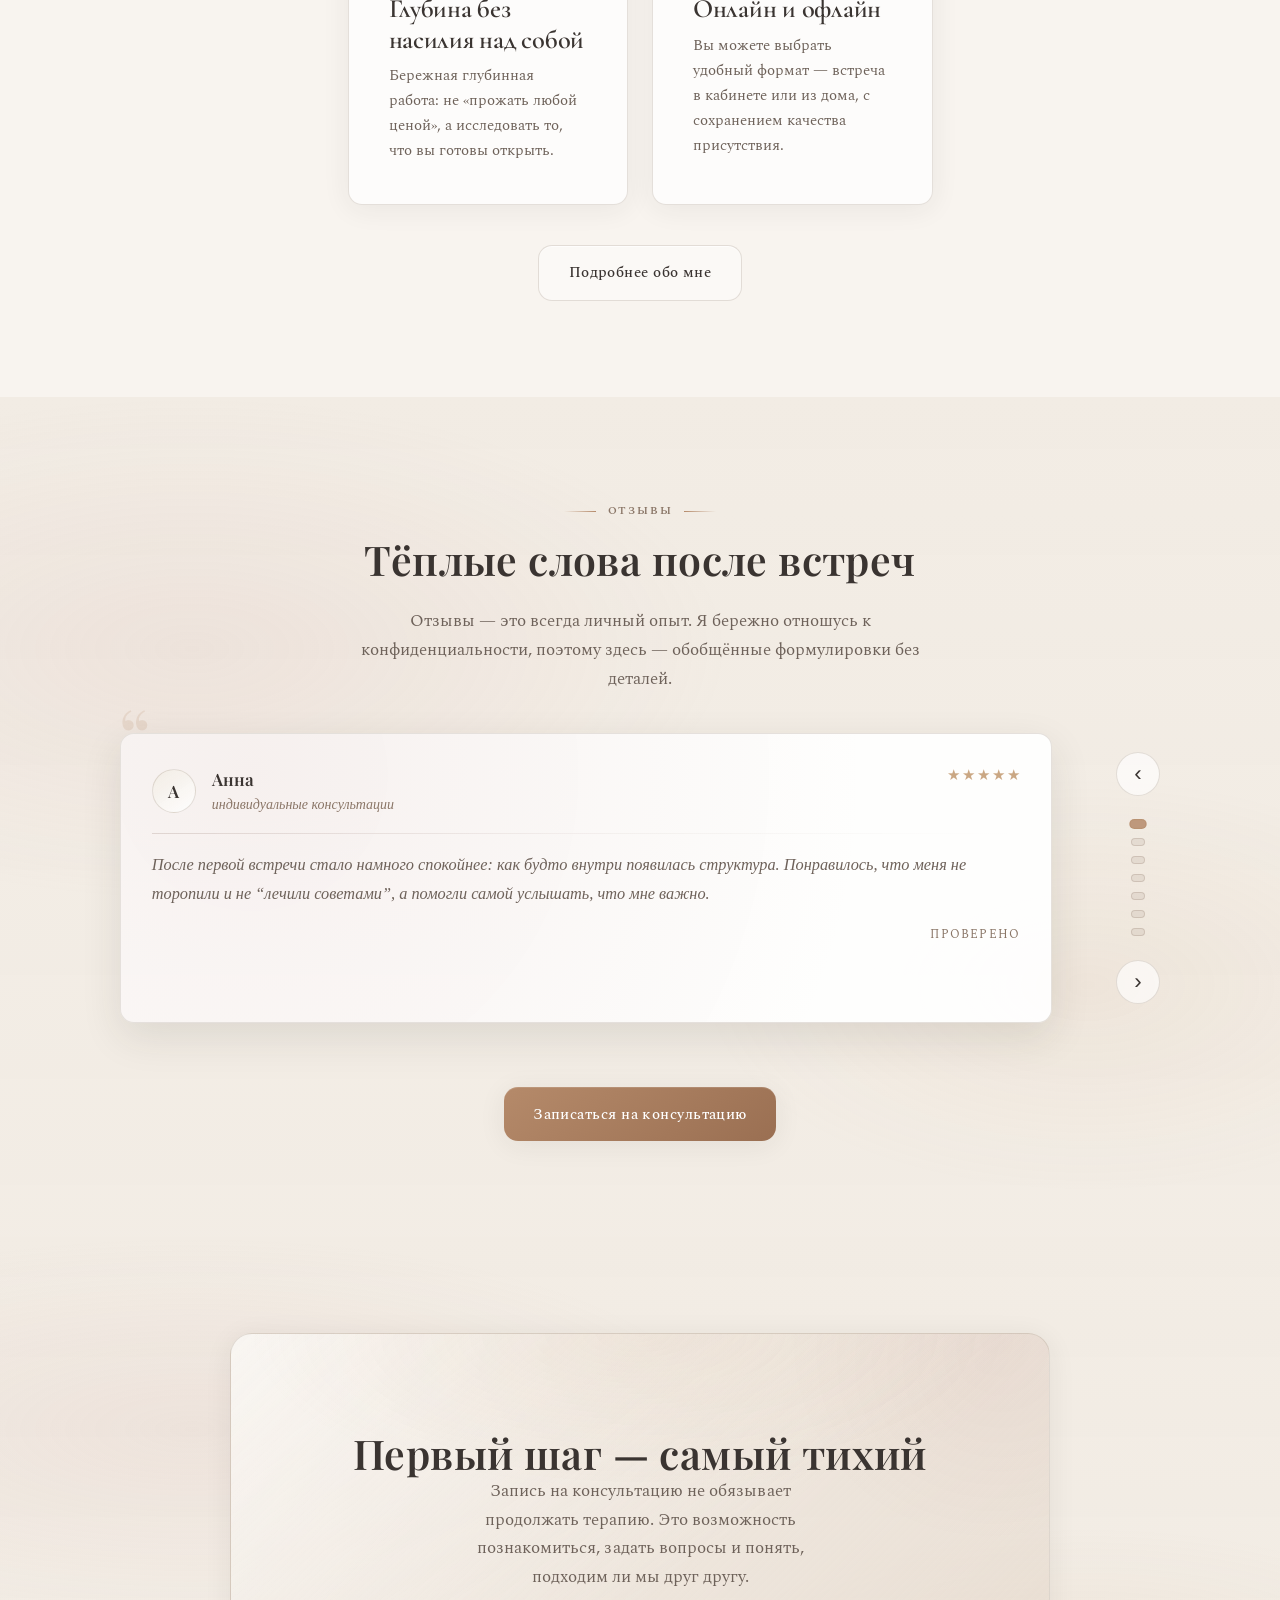
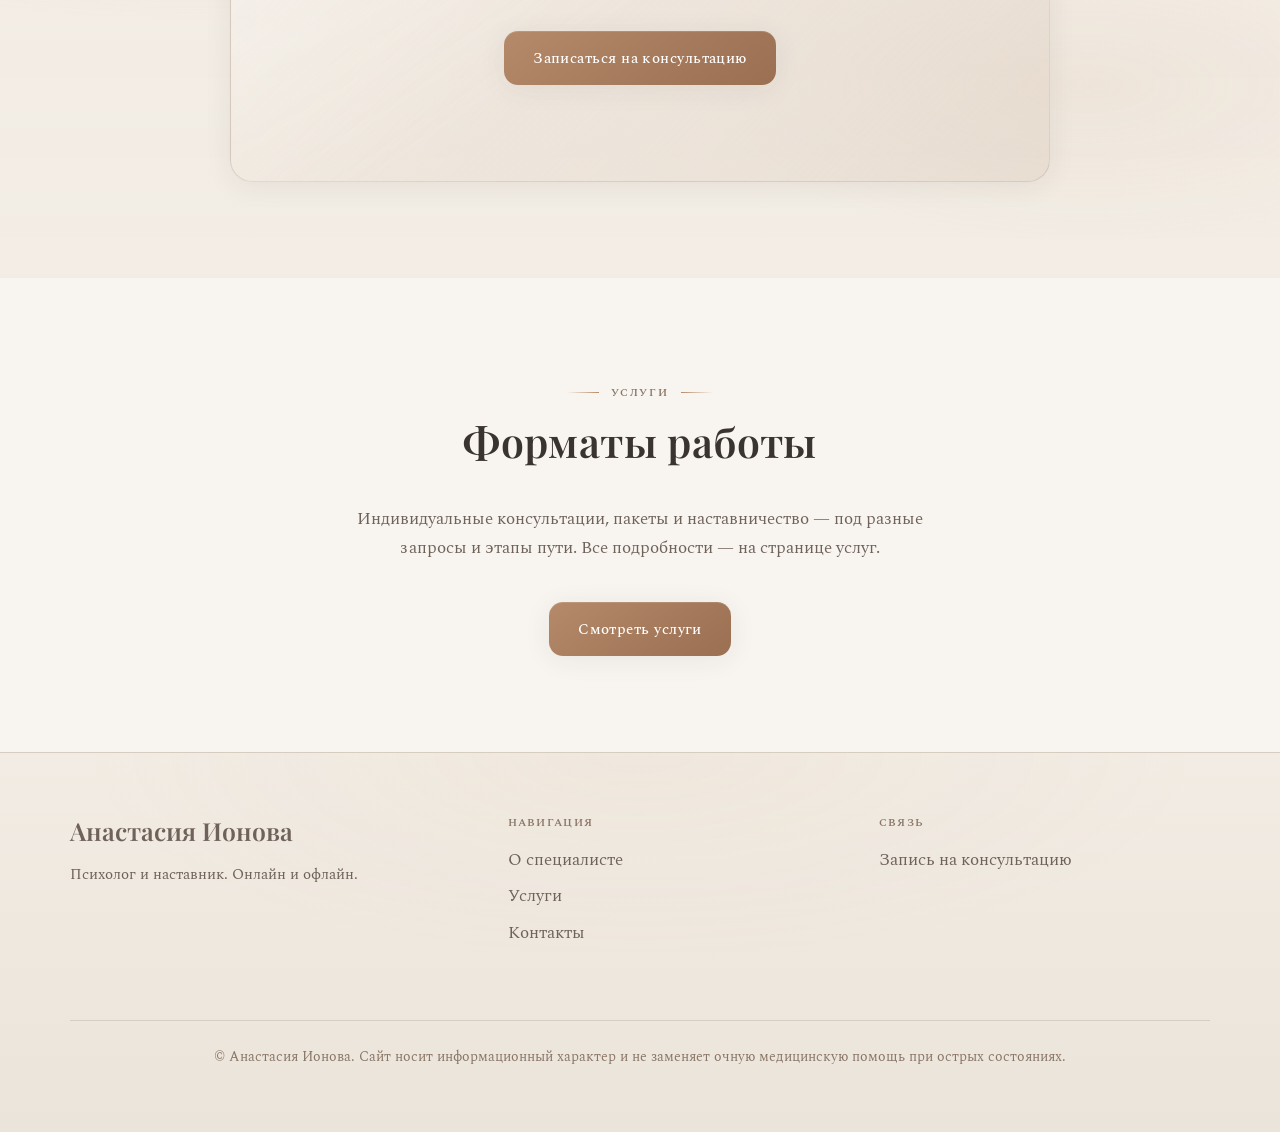
==== commit c2fcf447: "правка имени для моб версии" ====
--- a/index.html
+++ b/index.html
@@ -35,7 +35,7 @@
       <div class="hero__grid">
         <div class="hero__content hero__content--stagger">
           <p class="section__label">Психологическое сопровождение</p>
-          <p class="hero__name" data-split="chars"><span>Анастасия</span><br><span>Ионова</span></p>
+          <p class="hero__name" data-split="chars"><span class="hero__name-line">Анастасия</span><span class="hero__name-line">Ионова</span></p>
           <p class="hero__role" data-split="chars">Психолог и наставник</p>
           <h1 class="hero__title" data-split="chars">Пространство, где можно быть <em>собой</em> — и опереться на себя</h1>
           <p class="hero__lead">Я помогаю бережно пройти сложные периоды, укрепить самооценку, обрести внутреннюю опору и выстроить отношения с собой и другими — без давления и навязанных решений.</p>
--- a/css/styles.css
+++ b/css/styles.css
@@ -621,8 +621,15 @@
   margin: 0 0 0.4rem;
 }
 
-.hero__name > span {
+.hero__name-line {
   display: block;
+  white-space: nowrap;
+}
+
+@media (max-width: 420px) {
+  .hero__name {
+    font-size: clamp(1.7rem, 8.5vw, 2.35rem);
+  }
 }
 
 .hero__role {
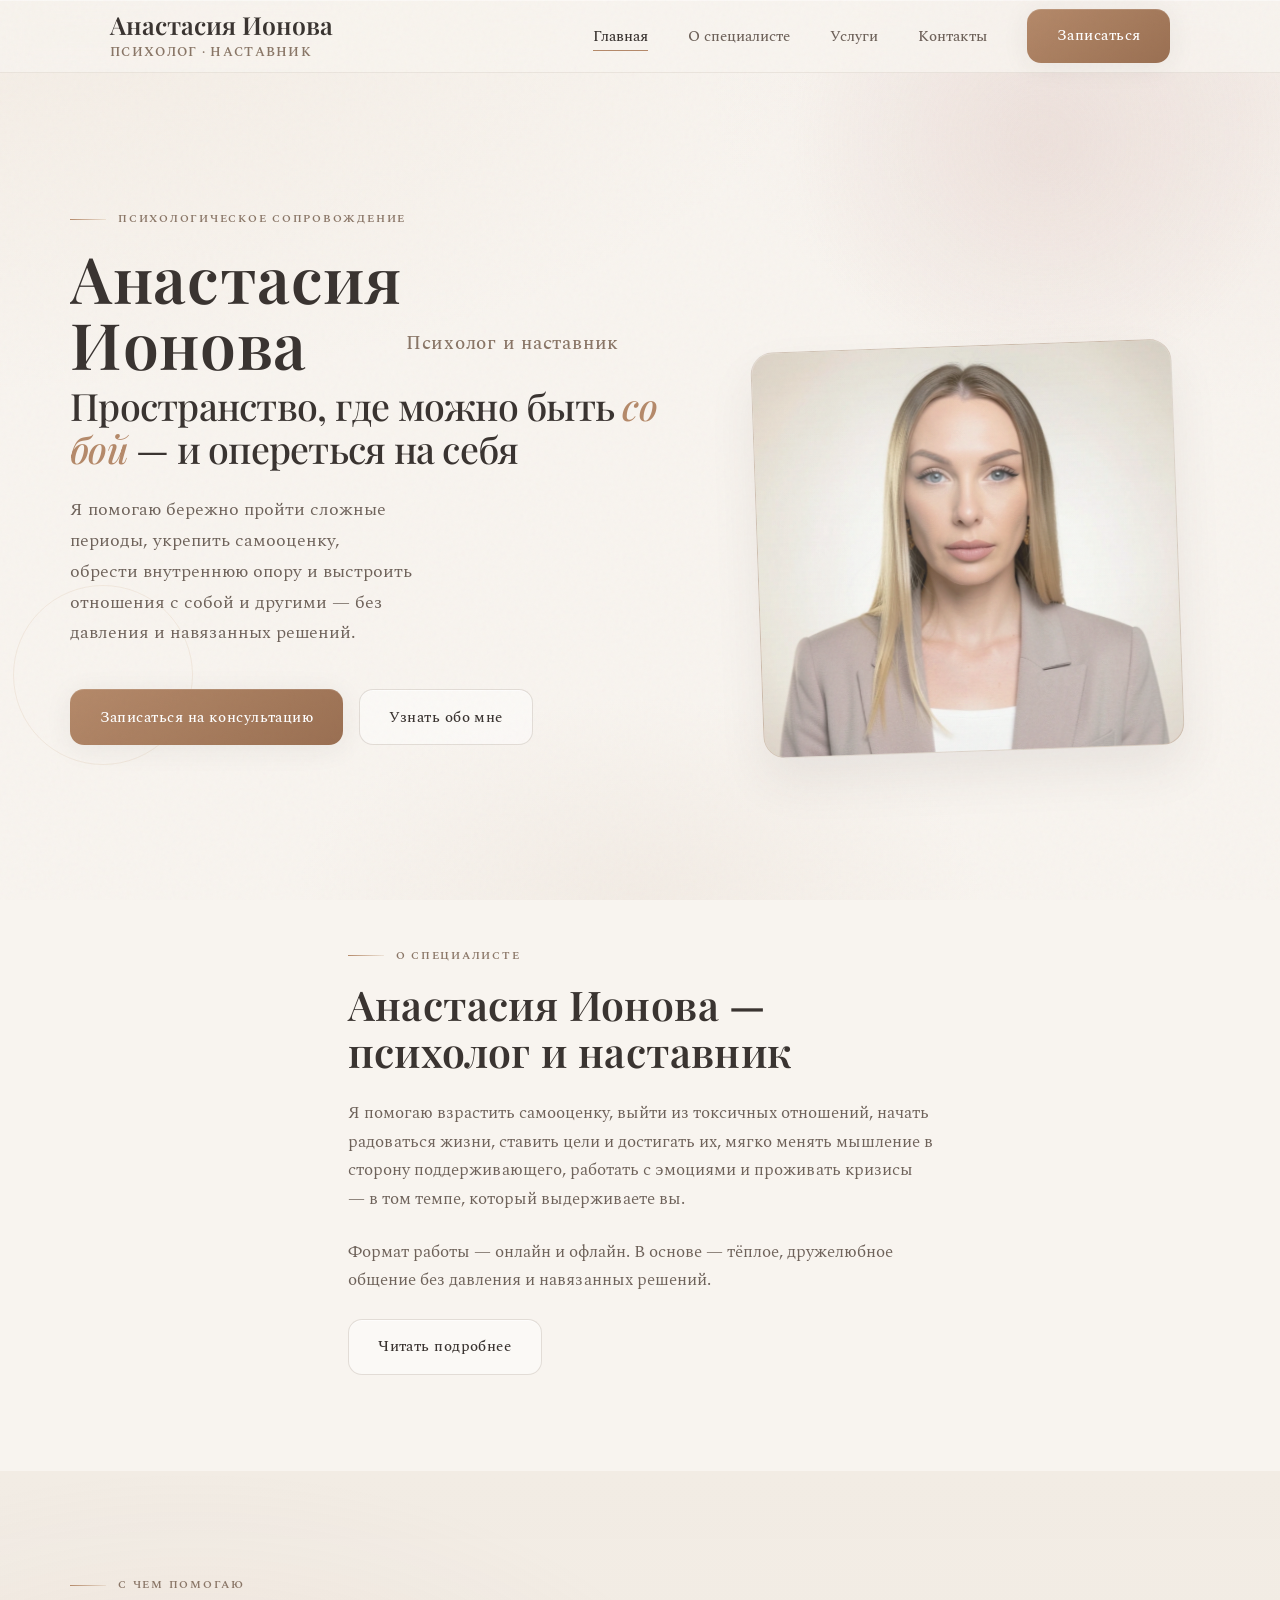
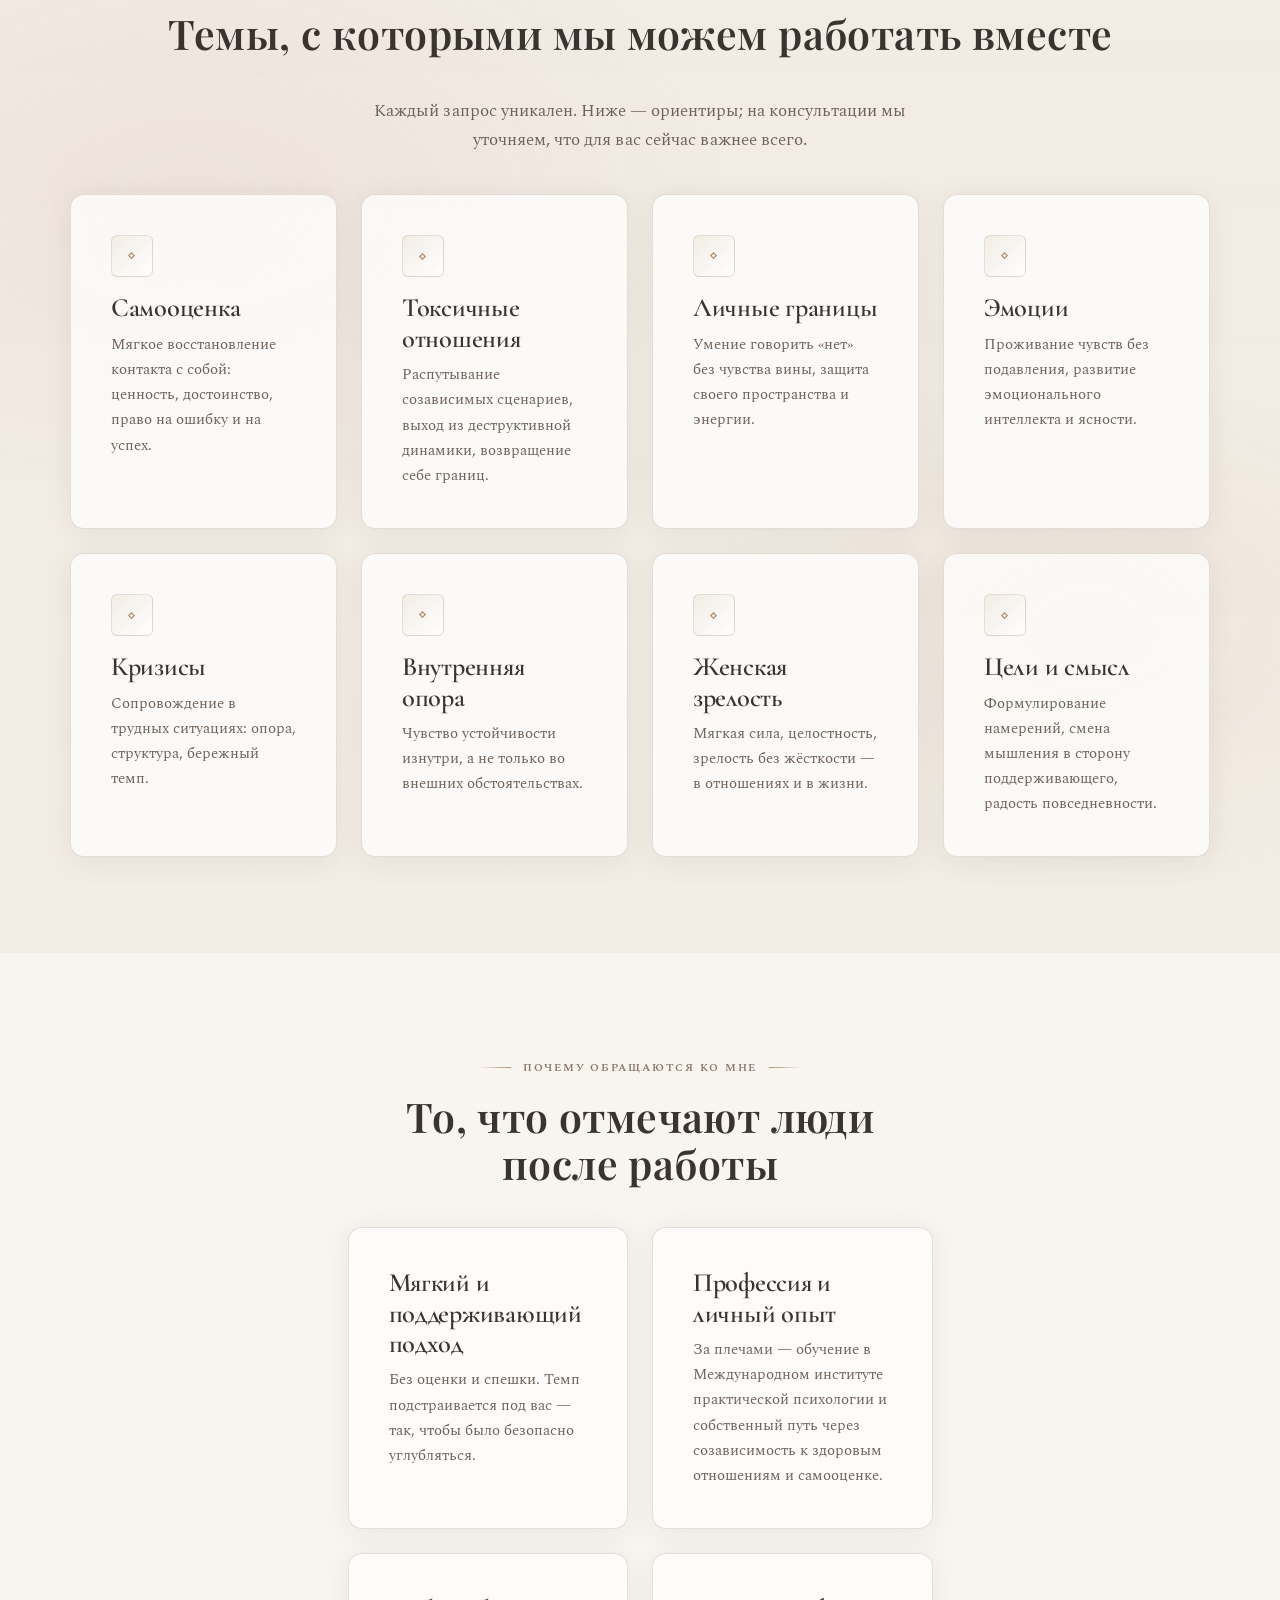
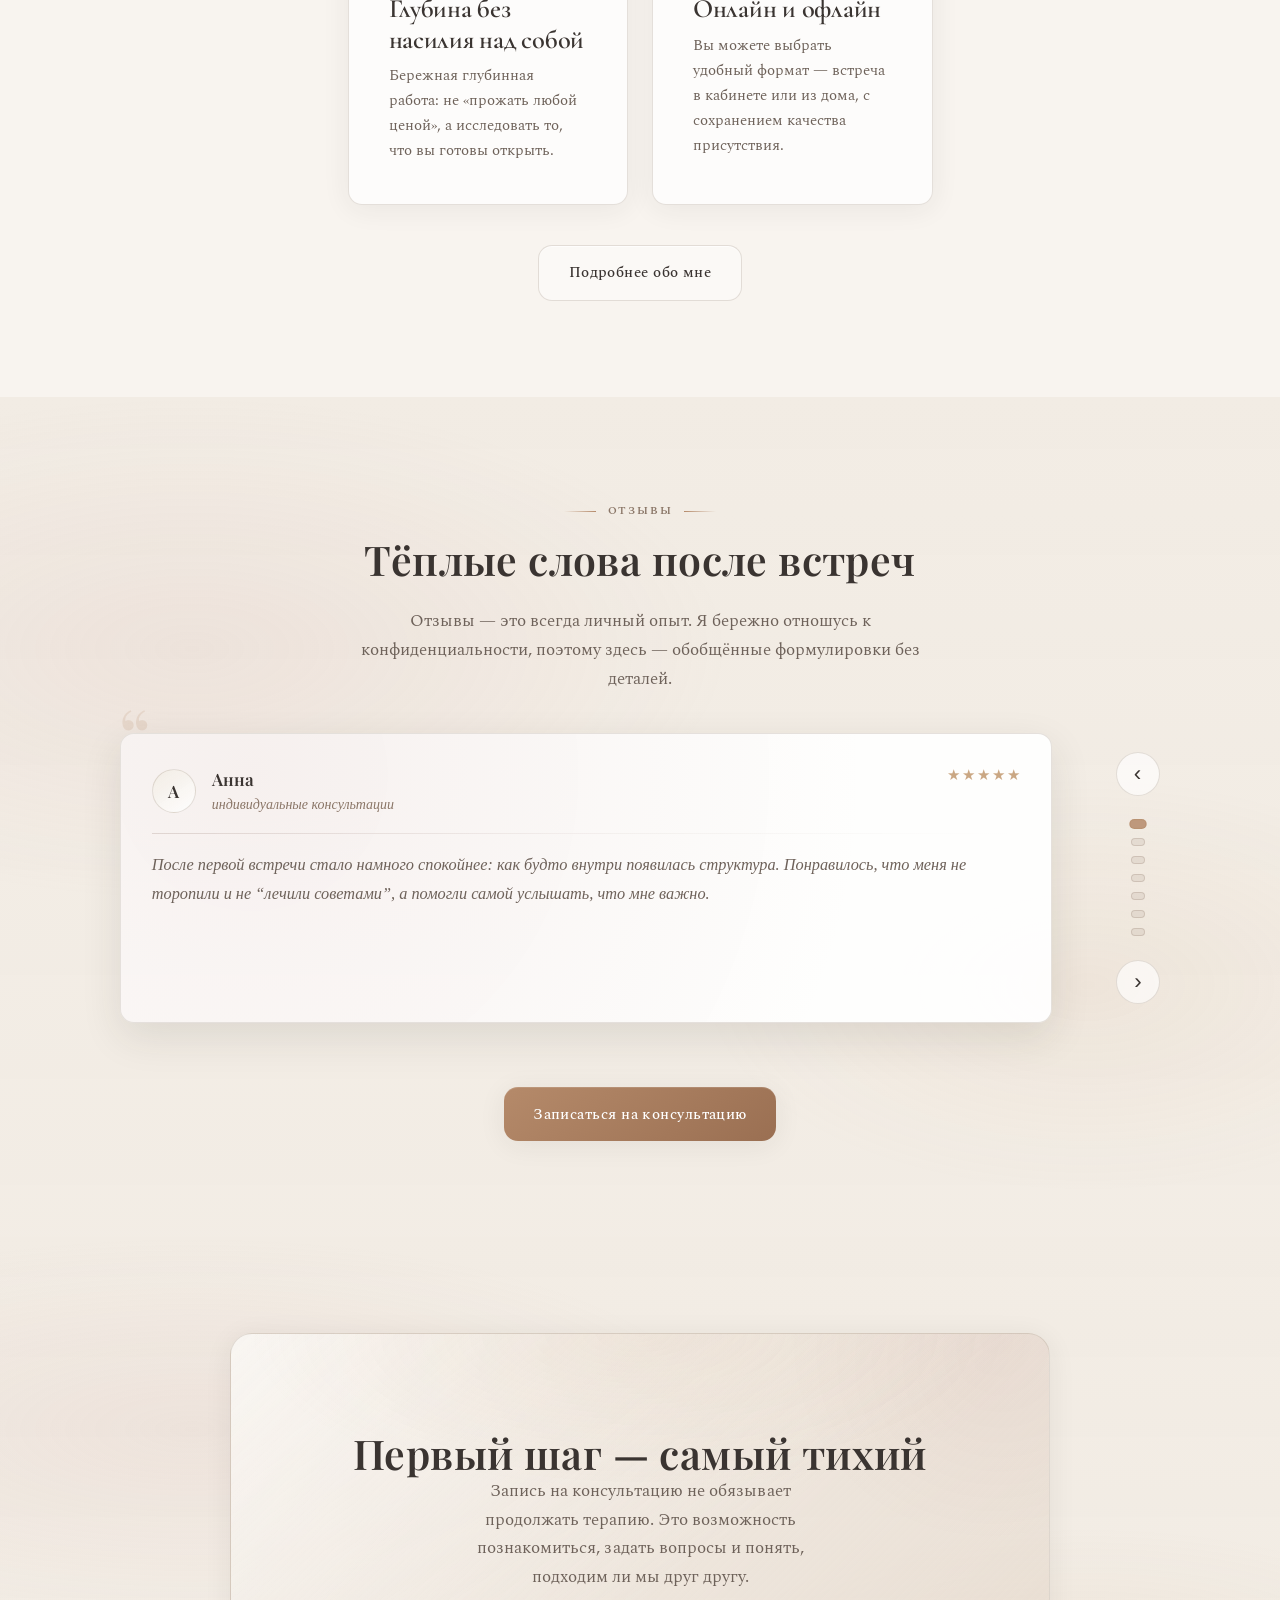
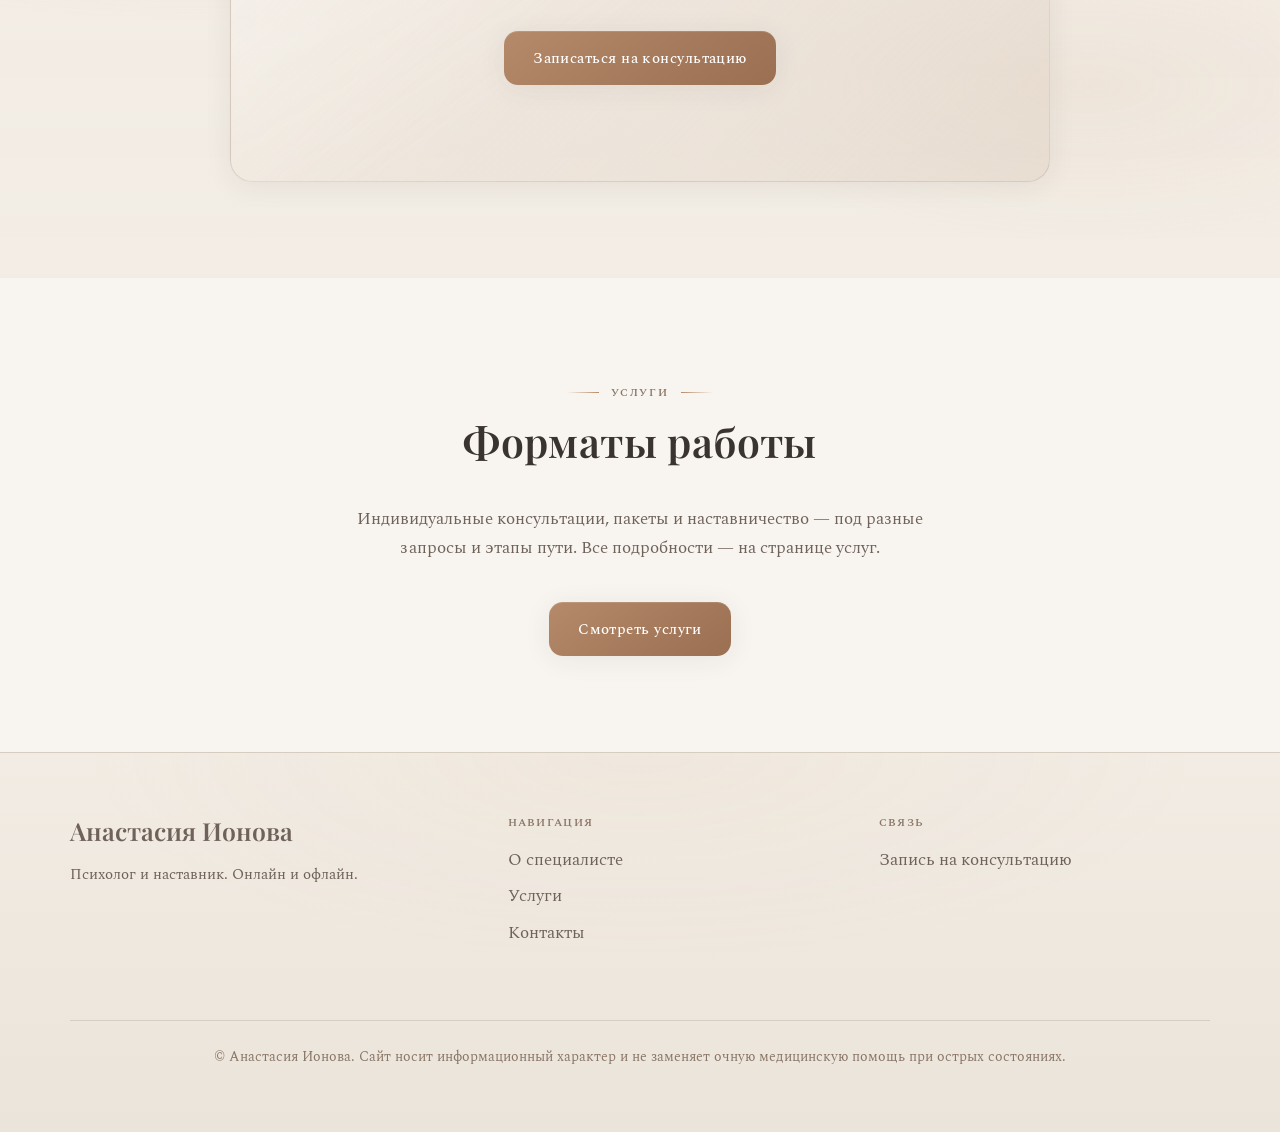
==== commit d2ac05b5: "1" ====
--- a/index.html
+++ b/index.html
@@ -167,7 +167,6 @@
                 </div>
                 <div class="testimonial-card__divider" aria-hidden="true"></div>
                 <p class="testimonial-card__text">После первой встречи стало намного спокойнее: как будто внутри появилась структура. Понравилось, что меня не торопили и не “лечили советами”, а помогли самой услышать, что мне важно.</p>
-                <div class="testimonial-card__badge">Проверено</div>
               </article>
 
               <article class="testimonial-card" data-testimonial>
@@ -185,7 +184,6 @@
                 </div>
                 <div class="testimonial-card__divider" aria-hidden="true"></div>
                 <p class="testimonial-card__text">Я впервые почувствовала, что могу говорить о сложном без стыда. Постепенно получилось выстроить границы и перестать “тащить” отношения одной. Очень бережно и глубоко.</p>
-                <div class="testimonial-card__badge">Проверено</div>
               </article>
 
               <article class="testimonial-card" data-testimonial>
@@ -203,7 +201,6 @@
                 </div>
                 <div class="testimonial-card__divider" aria-hidden="true"></div>
                 <p class="testimonial-card__text">Появилось ощущение внутренней опоры: я начала принимать решения из спокойствия, а не из тревоги. Нравится, что есть поддержка, но без давления — всё очень по-человечески.</p>
-                <div class="testimonial-card__badge">Проверено</div>
               </article>
 
               <article class="testimonial-card" data-testimonial>
@@ -221,7 +218,6 @@
                 </div>
                 <div class="testimonial-card__divider" aria-hidden="true"></div>
                 <p class="testimonial-card__text">Очень поддерживающее сопровождение. Мы аккуратно разобрали, почему я всё время сомневаюсь в себе, и я наконец-то перестала обесценивать свои чувства и решения.</p>
-                <div class="testimonial-card__badge">Проверено</div>
               </article>
 
               <article class="testimonial-card" data-testimonial>
@@ -239,7 +235,6 @@
                 </div>
                 <div class="testimonial-card__divider" aria-hidden="true"></div>
                 <p class="testimonial-card__text">Понравилось, что всё было очень “по-взрослому”: без обещаний чудес, но с ясными шагами. Я научилась замечать свои границы и говорить о них спокойно.</p>
-                <div class="testimonial-card__badge">Проверено</div>
               </article>
 
               <article class="testimonial-card" data-testimonial>
@@ -257,7 +252,6 @@
                 </div>
                 <div class="testimonial-card__divider" aria-hidden="true"></div>
                 <p class="testimonial-card__text">После нескольких встреч стало легче проживать эмоции: я перестала “сжиматься” и убегать от чувств. Появилась мягкость к себе и больше спокойствия внутри.</p>
-                <div class="testimonial-card__badge">Проверено</div>
               </article>
 
               <article class="testimonial-card" data-testimonial>
@@ -275,7 +269,6 @@
                 </div>
                 <div class="testimonial-card__divider" aria-hidden="true"></div>
                 <p class="testimonial-card__text">Мне было важно, чтобы поддержка не превращалась в контроль. Здесь получилось: я двигалась к целям в своём темпе, и при этом чувствовала опору и уважение к моим границам.</p>
-                <div class="testimonial-card__badge">Проверено</div>
               </article>
             </div>
 
--- a/css/styles.css
+++ b/css/styles.css
@@ -550,6 +550,12 @@
   border-radius: 50%;
   pointer-events: none;
   opacity: 0.6;
+}
+
+@media (max-width: 899px) {
+  .hero::after {
+    display: none;
+  }
 }
 
 .hero__grid {
@@ -916,15 +922,6 @@
   font-style: italic;
 }
 
-.testimonial-card__badge {
-  margin-top: 1rem;
-  font-size: 0.75rem;
-  letter-spacing: 0.1em;
-  text-transform: uppercase;
-  color: var(--taupe);
-  text-align: right;
-}
-
 .testimonials__nav {
   display: flex;
   gap: var(--space-md);
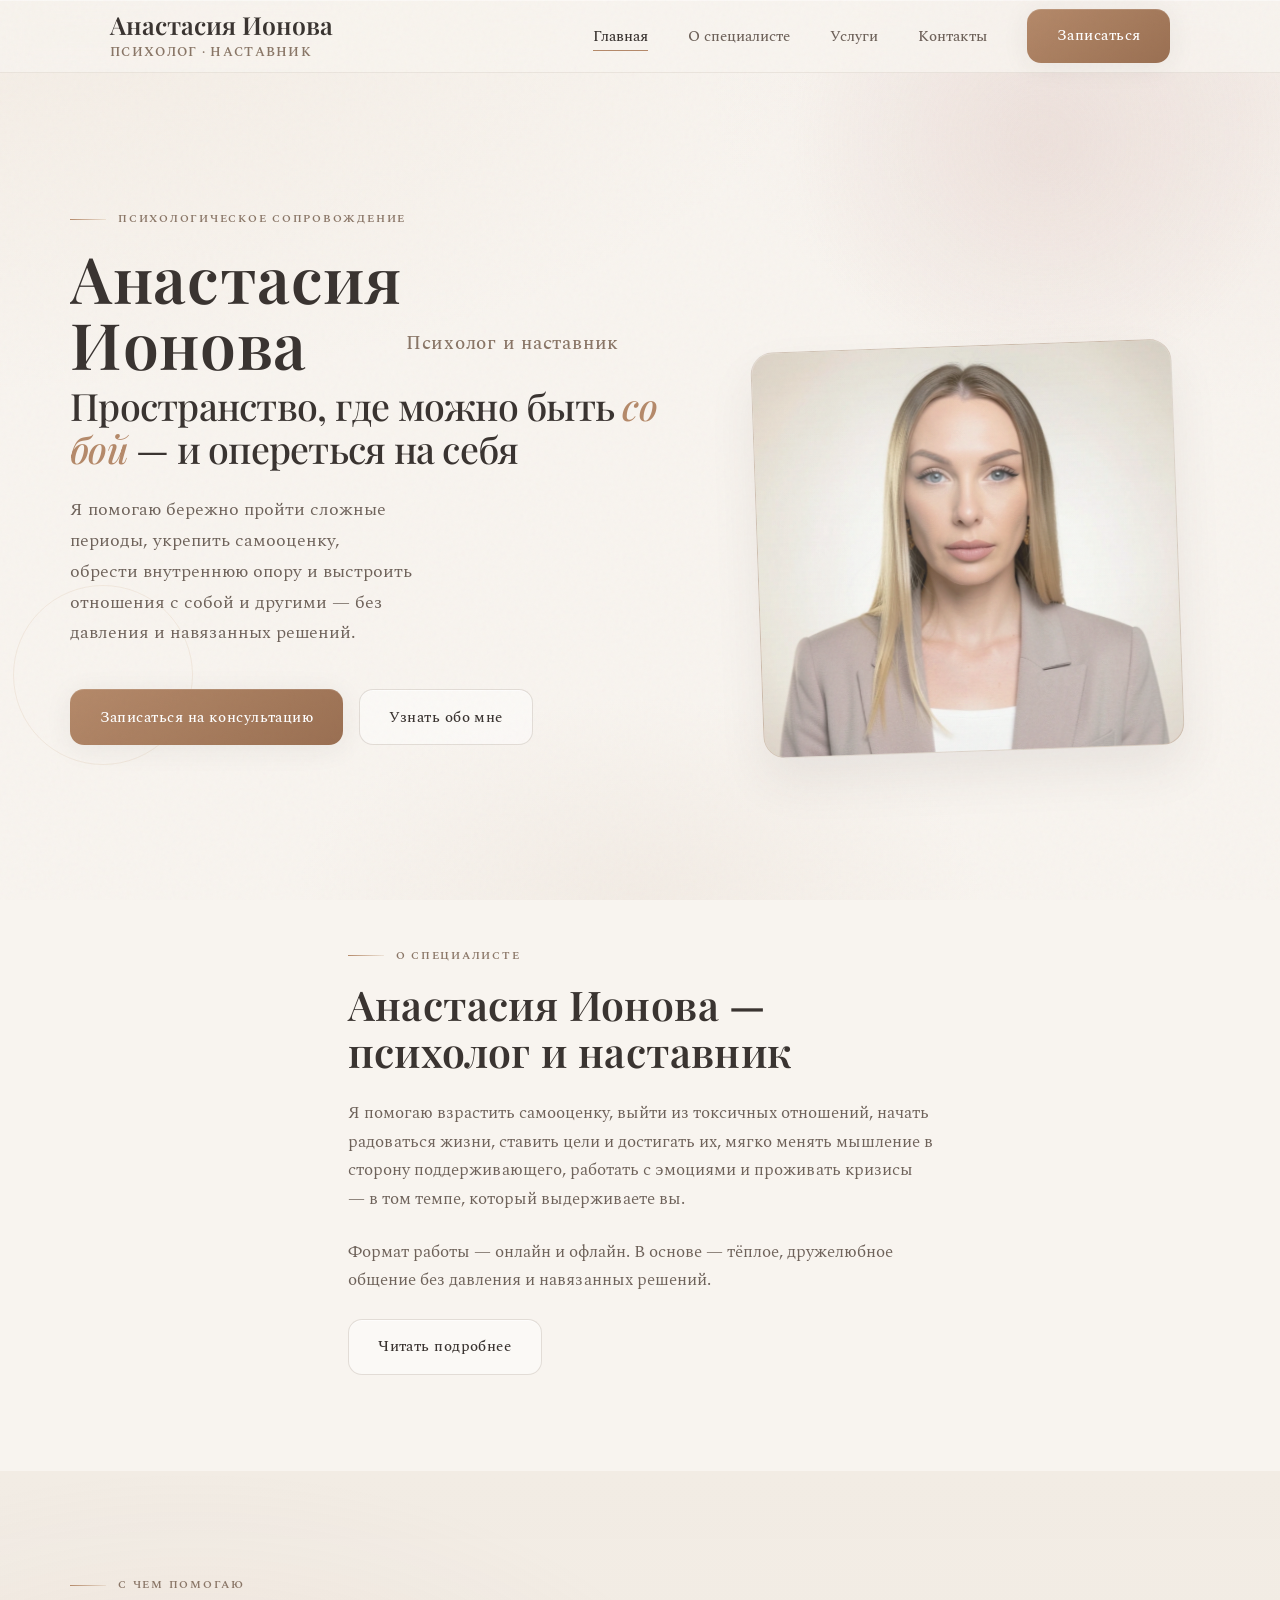
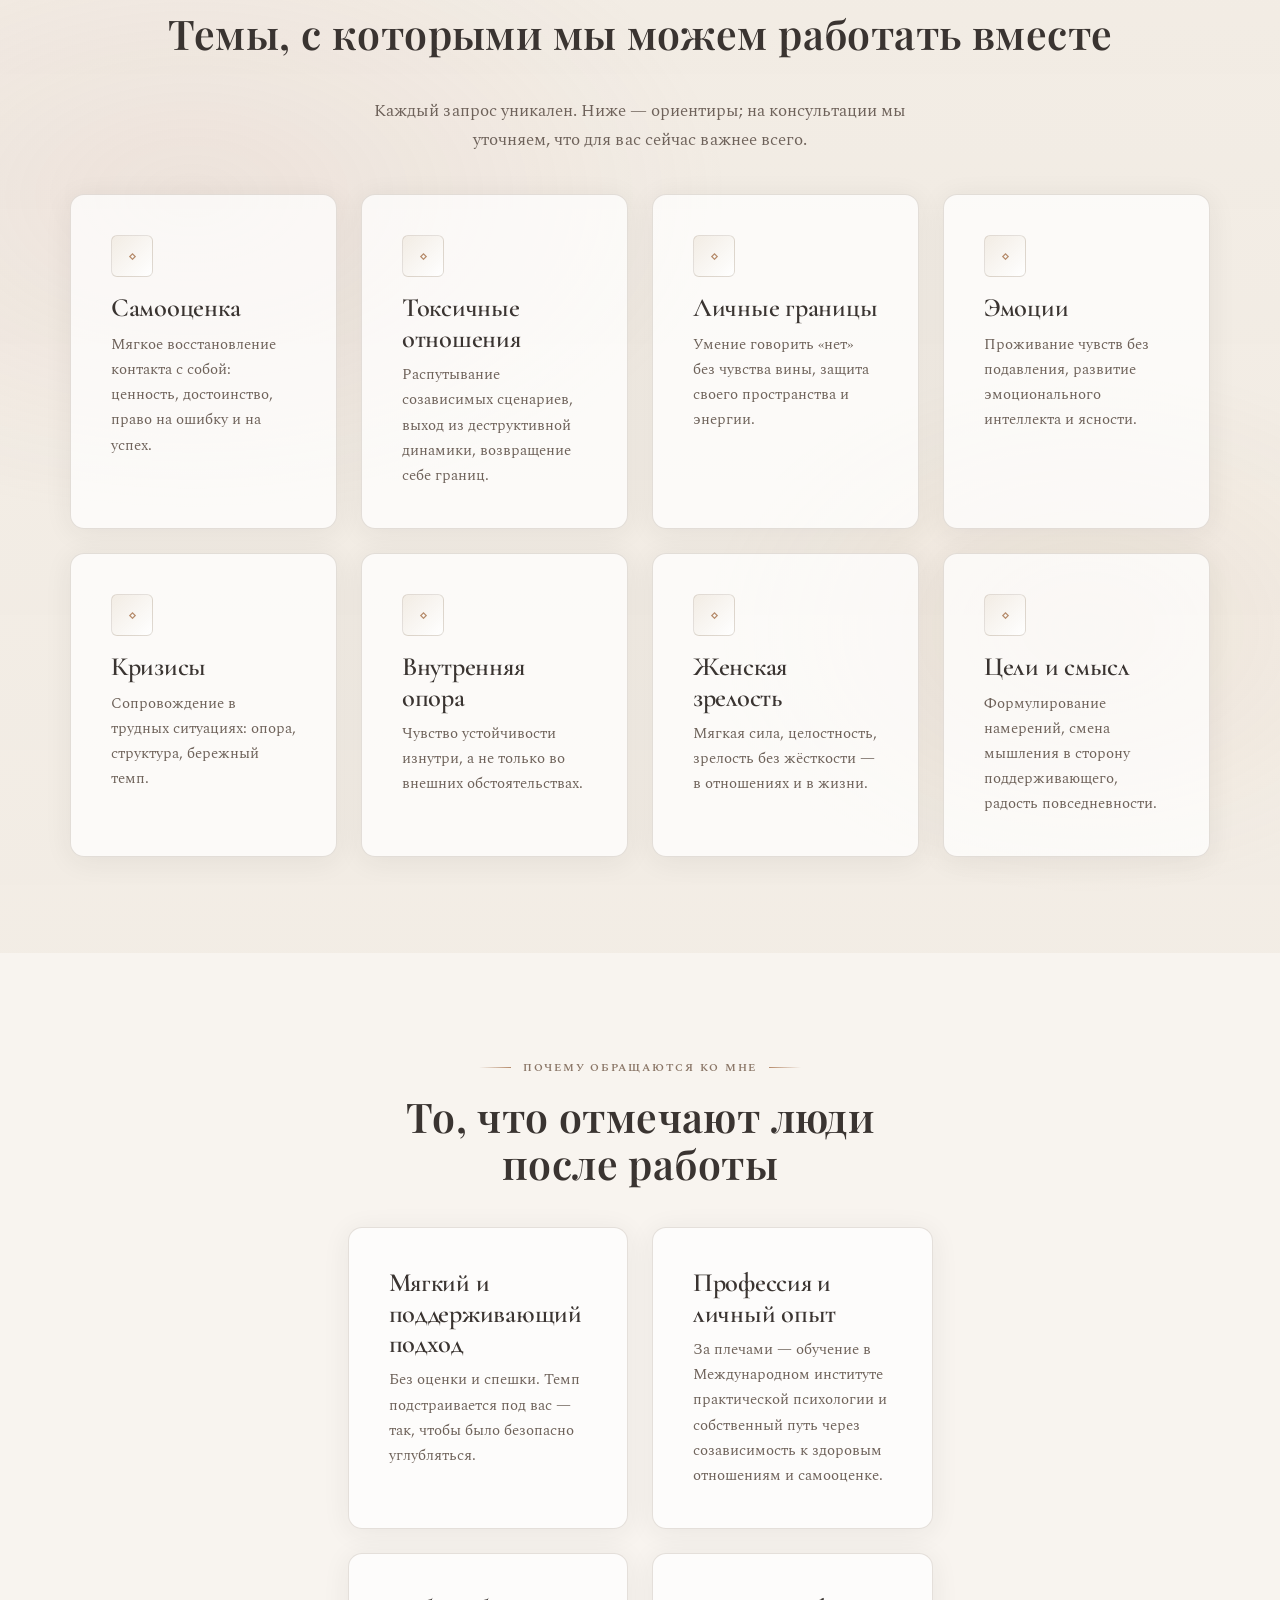
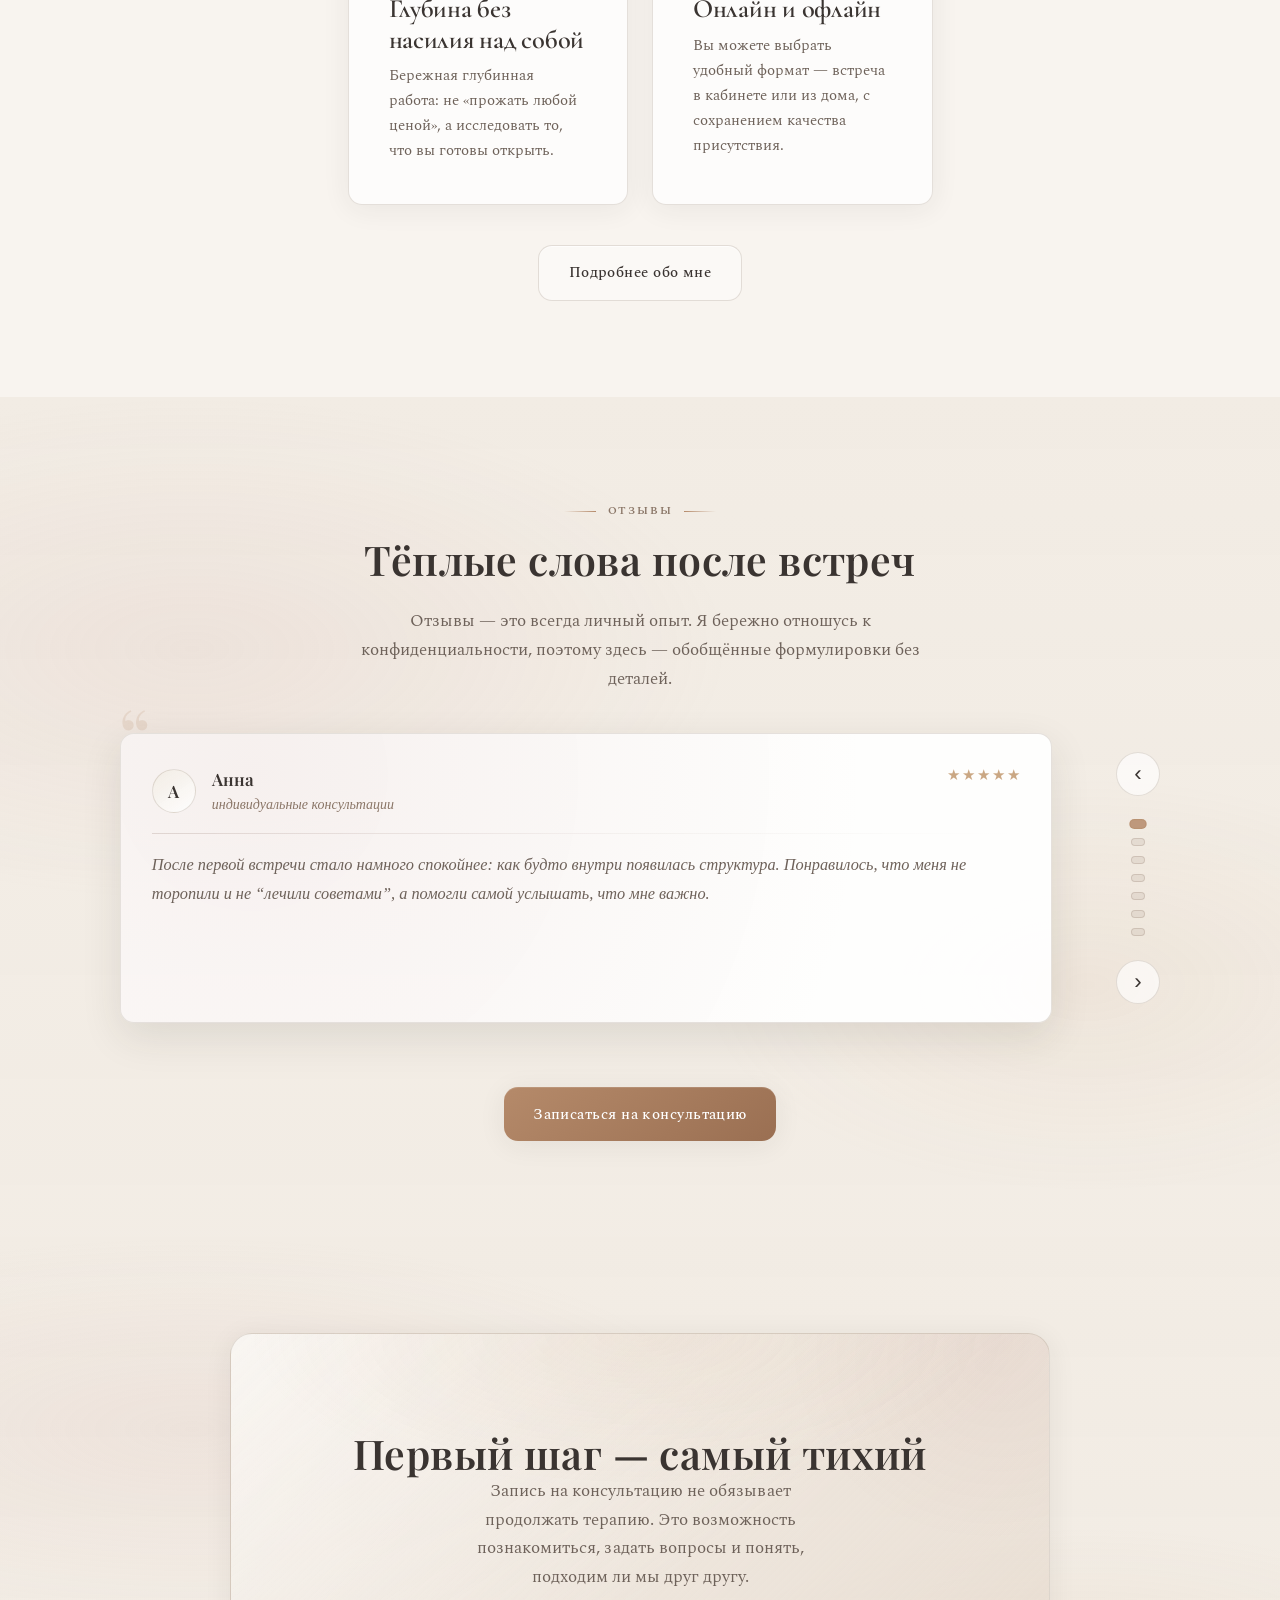
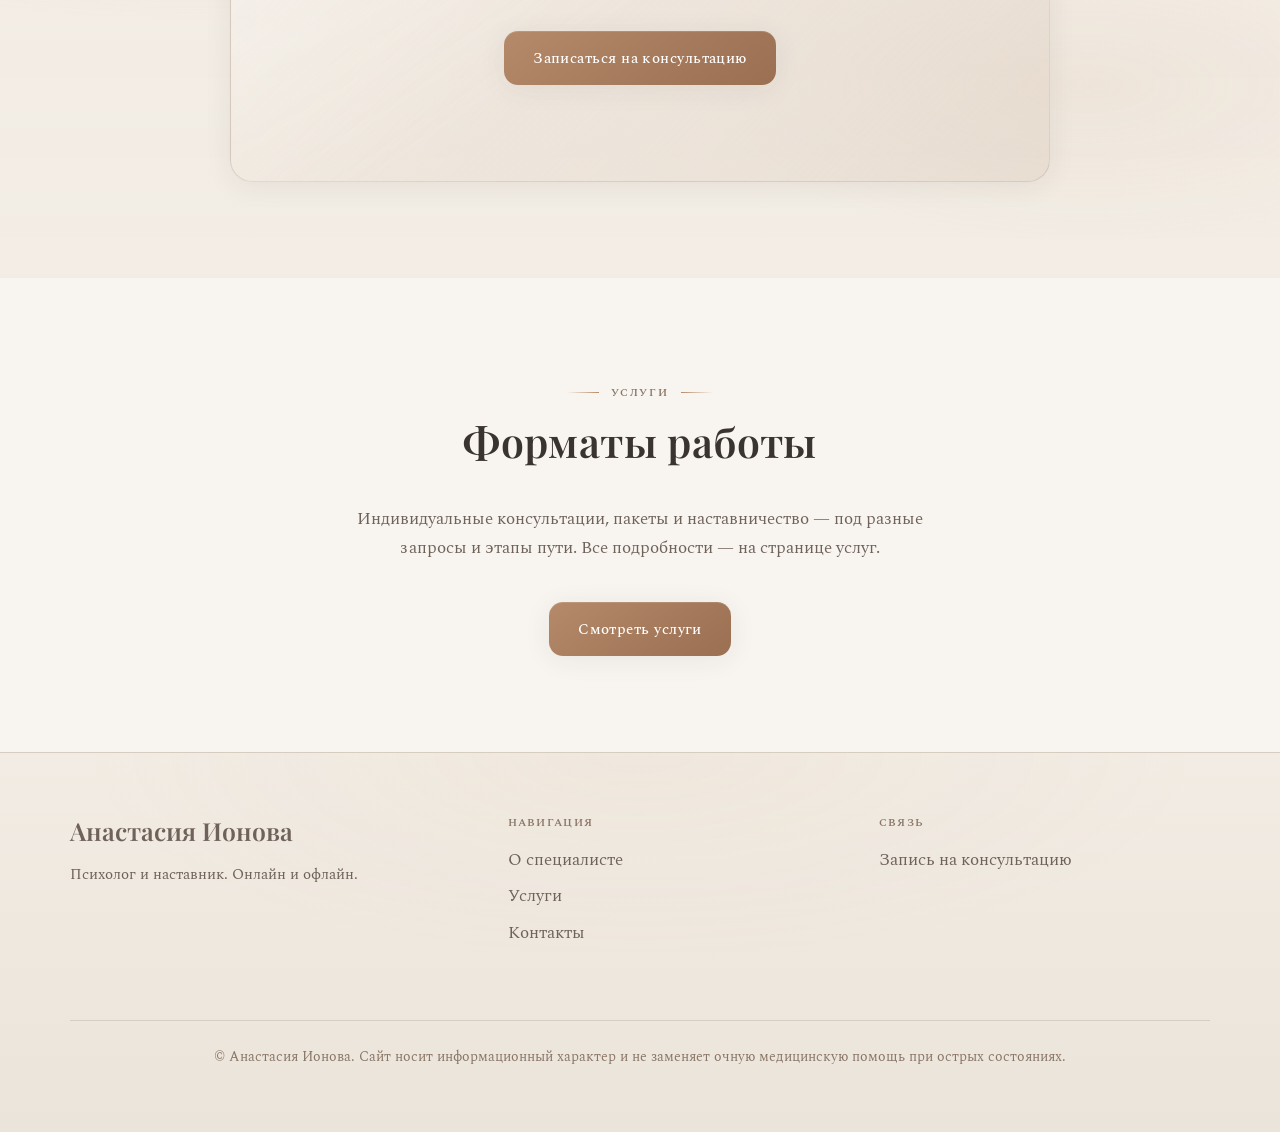
==== commit 7c90a769: "1" ====
--- a/index.html
+++ b/index.html
@@ -25,7 +25,7 @@
           <li><a class="nav__link" href="services.html">Услуги</a></li>
           <li><a class="nav__link" href="contacts.html">Контакты</a></li>
         </ul>
-        <a class="btn btn--primary nav__cta" href="contacts.html">Записаться</a>
+        <a class="btn btn--primary nav__cta" href="contacts.html" data-booking-open>Записаться</a>
       </nav>
     </div>
   </header>
@@ -40,7 +40,7 @@
           <h1 class="hero__title" data-split="chars">Пространство, где можно быть <em>собой</em> — и опереться на себя</h1>
           <p class="hero__lead">Я помогаю бережно пройти сложные периоды, укрепить самооценку, обрести внутреннюю опору и выстроить отношения с собой и другими — без давления и навязанных решений.</p>
           <div class="hero__actions">
-            <a class="btn btn--primary" href="contacts.html">Записаться на консультацию</a>
+            <a class="btn btn--primary" href="contacts.html" data-booking-open>Записаться на консультацию</a>
             <a class="btn btn--ghost" href="about.html">Узнать обо мне</a>
           </div>
         </div>
@@ -281,7 +281,7 @@
         </div>
 
         <div class="text-center" style="margin-top: var(--space-xl);">
-          <a class="btn btn--primary" href="contacts.html">Записаться на консультацию</a>
+          <a class="btn btn--primary" href="contacts.html" data-booking-open>Записаться на консультацию</a>
         </div>
       </div>
     </section>
@@ -291,7 +291,7 @@
         <div class="cta-band">
           <h2 class="mb-0">Первый шаг — самый тихий</h2>
           <p>Запись на консультацию не обязывает продолжать терапию. Это возможность познакомиться, задать вопросы и понять, подходим ли мы друг другу.</p>
-          <a class="btn btn--primary" href="contacts.html">Записаться на консультацию</a>
+          <a class="btn btn--primary" href="contacts.html" data-booking-open>Записаться на консультацию</a>
         </div>
       </div>
     </section>
@@ -323,7 +323,7 @@
       <div>
         <h4>Связь</h4>
         <ul>
-          <li><a href="contacts.html">Запись на консультацию</a></li>
+          <li><a href="contacts.html" data-booking-open>Запись на консультацию</a></li>
         </ul>
       </div>
     </div>
--- a/css/styles.css
+++ b/css/styles.css
@@ -1303,6 +1303,110 @@
   margin-top: var(--space-md);
 }
 
+/* Booking modal */
+.booking-modal {
+  position: fixed;
+  inset: 0;
+  z-index: 10000;
+  display: flex;
+  align-items: center;
+  justify-content: center;
+  padding: var(--space-md);
+}
+
+.booking-modal[hidden] {
+  display: none !important;
+}
+
+.booking-modal__scrim {
+  position: absolute;
+  inset: 0;
+  background: rgba(47, 42, 38, 0.38);
+  backdrop-filter: blur(8px);
+  -webkit-backdrop-filter: blur(8px);
+}
+
+.booking-modal__panel {
+  position: relative;
+  z-index: 1;
+  width: min(100%, 420px);
+  max-height: min(92vh, 640px);
+  overflow: auto;
+  padding: var(--space-lg);
+  border-radius: var(--radius-lg);
+  border: var(--line-thin);
+  background: var(--bg-primary);
+  box-shadow: var(--shadow-lift);
+}
+
+.booking-modal__close {
+  position: absolute;
+  top: var(--space-sm);
+  right: var(--space-sm);
+  width: 40px;
+  height: 40px;
+  border: none;
+  border-radius: 999px;
+  background: rgba(242, 236, 228, 0.85);
+  color: var(--graphite);
+  font-size: 1.35rem;
+  line-height: 1;
+  cursor: pointer;
+  transition: background 0.25s ease, transform 0.25s var(--ease-out-expo);
+}
+
+.booking-modal__close:hover {
+  background: rgba(220, 203, 188, 0.65);
+  transform: scale(1.04);
+}
+
+.booking-modal__title {
+  font-family: var(--font-display);
+  font-size: clamp(1.35rem, 4vw, 1.75rem);
+  margin: 0 2.25rem var(--space-sm) 0;
+  color: var(--graphite);
+}
+
+.booking-modal__lead {
+  margin: 0 0 var(--space-md);
+  font-size: 0.9375rem;
+  color: var(--text-secondary);
+  line-height: 1.6;
+}
+
+.booking-modal__form.form {
+  max-width: none;
+  margin: 0;
+}
+
+.booking-modal__consent {
+  display: flex;
+  align-items: flex-start;
+  gap: 0.65rem;
+  margin: var(--space-md) 0 var(--space-md);
+  font-size: 0.8125rem;
+  line-height: 1.5;
+  color: var(--text-secondary);
+  cursor: pointer;
+}
+
+.booking-modal__consent input[type="checkbox"] {
+  width: 1.1rem;
+  height: 1.1rem;
+  margin-top: 0.2rem;
+  flex-shrink: 0;
+  accent-color: var(--accent-2);
+  cursor: pointer;
+}
+
+.booking-modal__submit {
+  margin-top: var(--space-sm);
+}
+
+.booking-modal__hint {
+  margin-top: var(--space-md);
+}
+
 /* Footer */
 .site-footer {
   padding-block: var(--space-xl);
